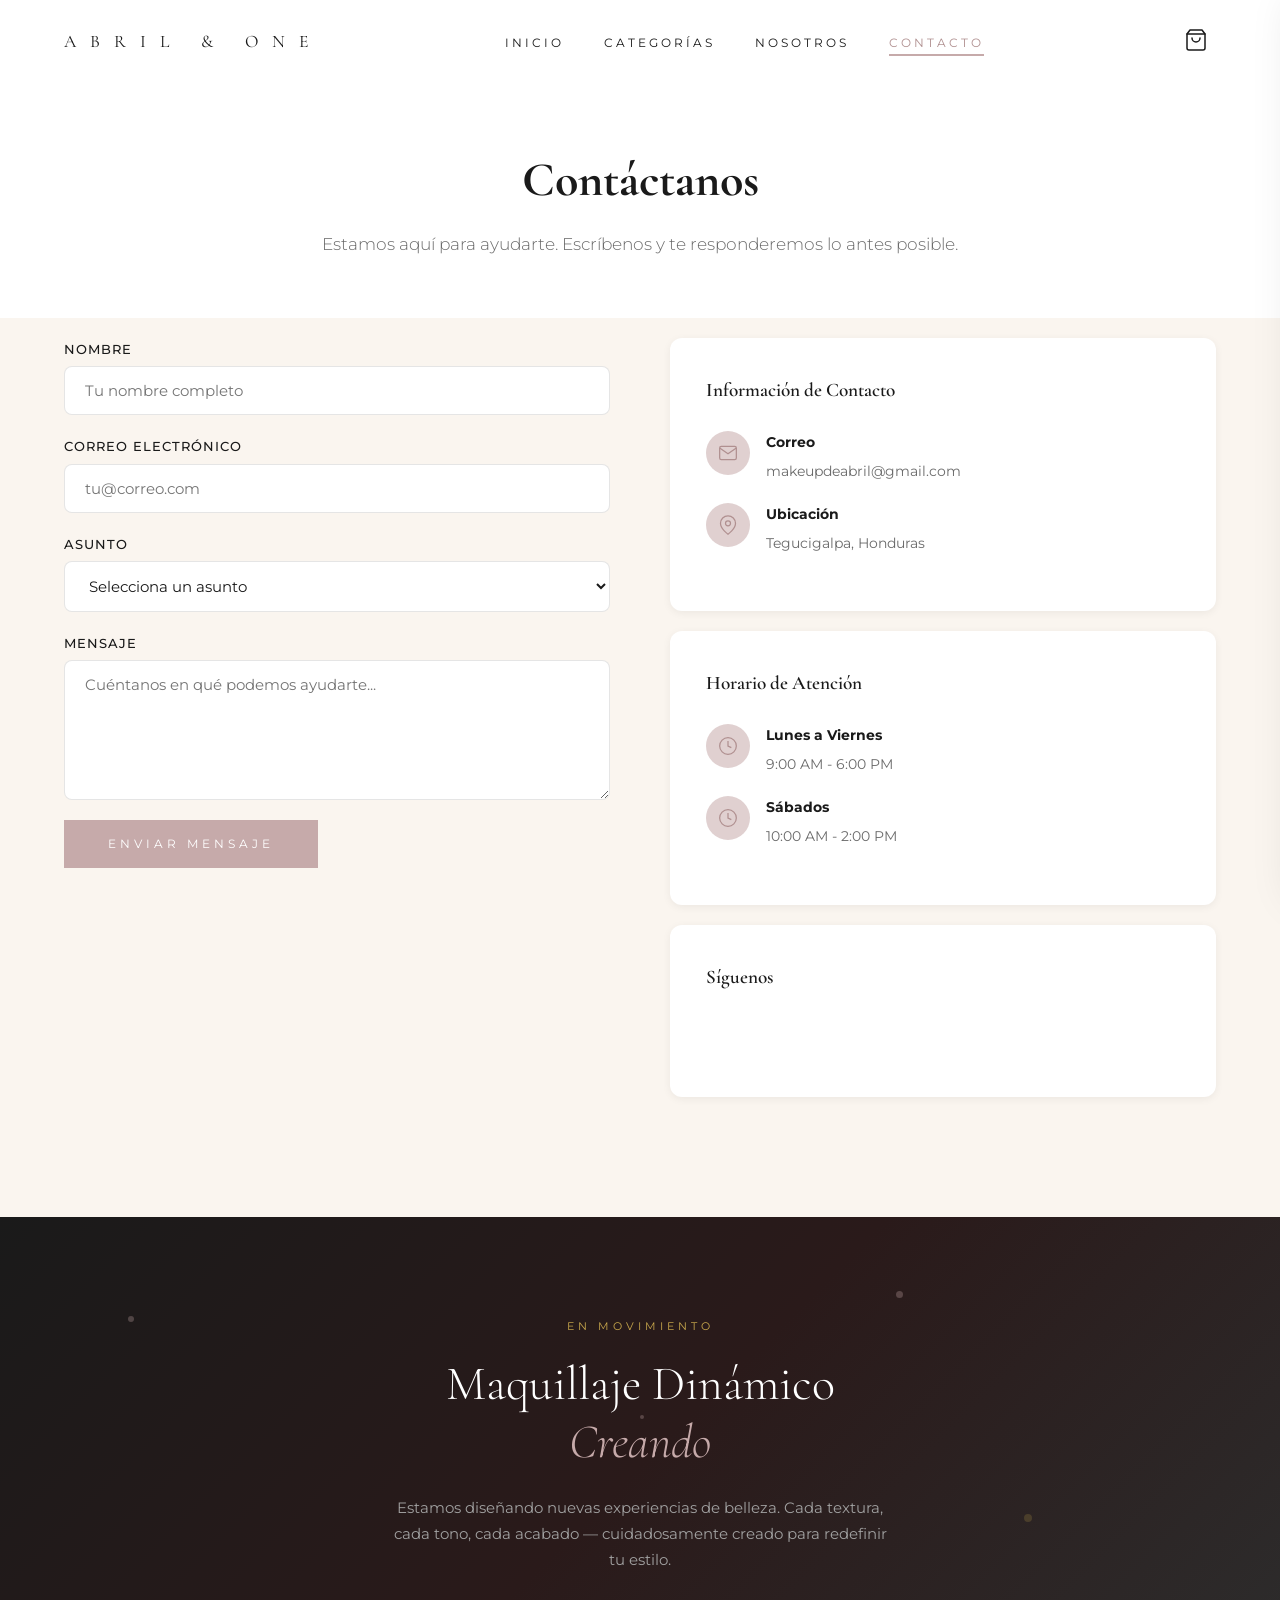
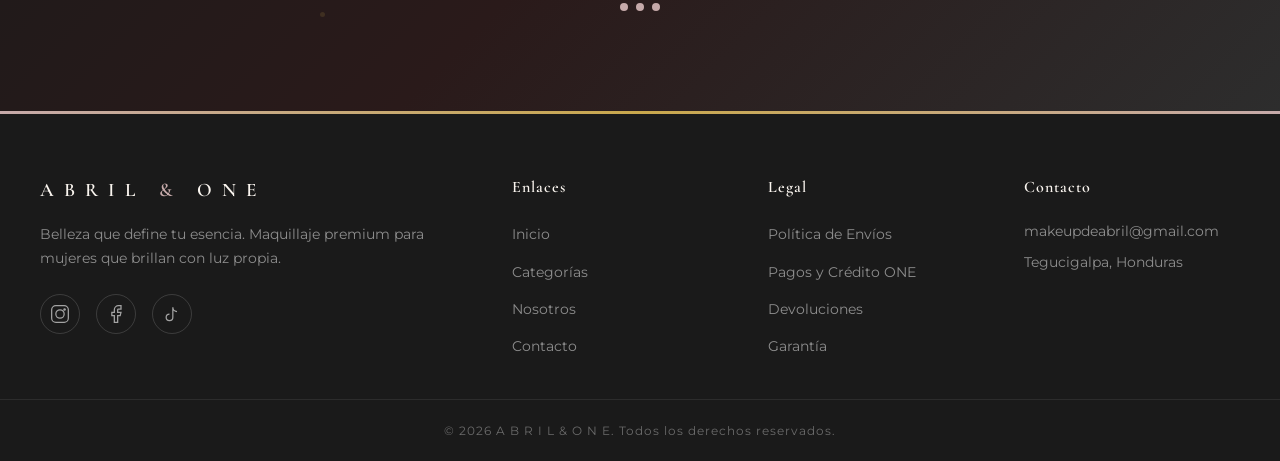
==== contacto.html @ b583c0d4 "feat: creando full-screen, carrito clickeable, historial pedidos, gerencia Supabase - Secciones crea" ====
<!DOCTYPE html>
<html lang="es">
<head>
  <meta charset="UTF-8">
  <meta name="viewport" content="width=device-width, initial-scale=1.0">
  <meta name="description" content="Contacta con A B R I L & O N E — Estamos para ayudarte.">
  <title>Contacto | A B R I L &amp; O N E</title>
  <link rel="preconnect" href="https://fonts.googleapis.com">
  <link rel="preconnect" href="https://fonts.gstatic.com" crossorigin>
  <link href="https://fonts.googleapis.com/css2?family=Cormorant+Garamond:ital,wght@0,300;0,400;0,500;0,600;0,700;1,300;1,400&family=Montserrat:wght@300;400;500;600&display=swap" rel="stylesheet">
  <link rel="stylesheet" href="css/styles.css">
</head>
<body>

  <!-- NAVBAR -->
  <nav class="navbar" id="navbar">
    <div class="container nav-container">
      <a href="index.html" class="nav-logo">A B R I L &nbsp; &amp; &nbsp; O N E</a>
      <ul class="nav-links" id="navLinks">
        <li><a href="index.html">Inicio</a></li>
        <li><a href="productos.html">Categorías</a></li>
        <li><a href="nosotros.html">Nosotros</a></li>
        <li><a href="contacto.html" class="active">Contacto</a></li>
      </ul>
      <div class="nav-actions">
        <button class="cart-btn" id="cartBtn" aria-label="Carrito de compras">
          <svg width="24" height="24" viewBox="0 0 24 24" fill="none" stroke="currentColor" stroke-width="1.5" stroke-linecap="round" stroke-linejoin="round">
            <path d="M6 2L3 6v14a2 2 0 002 2h14a2 2 0 002-2V6l-3-4z"/>
            <line x1="3" y1="6" x2="21" y2="6"/>
            <path d="M16 10a4 4 0 01-8 0"/>
          </svg>
          <span class="cart-count" id="cartCount">0</span>
        </button>
        <button class="menu-toggle" id="menuToggle" aria-label="Abrir menú" aria-expanded="false">
          <span></span><span></span><span></span>
        </button>
      </div>
    </div>
  </nav>

  <!-- PAGE HEADER -->
  <section class="page-header">
    <h1>Contáctanos</h1>
    <p>Estamos aquí para ayudarte. Escríbenos y te responderemos lo antes posible.</p>
  </section>

  <!-- CONTACT SECTION -->
  <section class="section" style="padding-top: 20px;">
    <div class="container contact-grid">

      <!-- FORM -->
      <div>
        <form class="contact-form" id="contactForm">
          <div class="form-group">
            <label for="nombre">Nombre</label>
            <input type="text" id="nombre" name="nombre" placeholder="Tu nombre completo" required>
          </div>
          <div class="form-group">
            <label for="email">Correo Electrónico</label>
            <input type="email" id="email" name="email" placeholder="tu@correo.com" required>
          </div>
          <div class="form-group">
            <label for="asunto">Asunto</label>
            <select id="asunto" name="asunto" required>
              <option value="" disabled selected>Selecciona un asunto</option>
              <option value="productos">Consulta sobre productos</option>
              <option value="pedido">Estado de mi pedido</option>
              <option value="devolucion">Devolución o cambio</option>
              <option value="colaboracion">Colaboración o prensa</option>
              <option value="otro">Otro</option>
            </select>
          </div>
          <div class="form-group">
            <label for="mensaje">Mensaje</label>
            <textarea id="mensaje" name="mensaje" placeholder="Cuéntanos en qué podemos ayudarte..." required></textarea>
          </div>
          <button type="submit" class="btn btn-primary" style="align-self: flex-start;">Enviar Mensaje</button>
        </form>

        <div class="form-success">
          <h3>Mensaje Enviado</h3>
          <p>Gracias por escribirnos. Te responderemos en un plazo de 24-48 horas.</p>
        </div>
      </div>

      <!-- INFO -->
      <div>
        <div class="contact-info-card">
          <h3>Información de Contacto</h3>
          <div class="contact-item">
            <div class="contact-item-icon">
              <svg width="20" height="20" viewBox="0 0 24 24" fill="none" stroke="currentColor" stroke-width="1.5"><path d="M4 4h16c1.1 0 2 .9 2 2v12c0 1.1-.9 2-2 2H4c-1.1 0-2-.9-2-2V6c0-1.1.9-2 2-2z"/><polyline points="22,6 12,13 2,6"/></svg>
            </div>
            <div class="contact-item-text">
              <strong>Correo</strong>
              <span>makeupdeabril@gmail.com</span>
            </div>
          </div>
          <div class="contact-item">
            <div class="contact-item-icon">
              <svg width="20" height="20" viewBox="0 0 24 24" fill="none" stroke="currentColor" stroke-width="1.5"><path d="M21 10c0 7-9 13-9 13s-9-6-9-13a9 9 0 0118 0z"/><circle cx="12" cy="10" r="3"/></svg>
            </div>
            <div class="contact-item-text">
              <strong>Ubicación</strong>
              <span>Tegucigalpa, Honduras</span>
            </div>
          </div>
        </div>

        <div class="contact-info-card">
          <h3>Horario de Atención</h3>
          <div class="contact-item">
            <div class="contact-item-icon">
              <svg width="20" height="20" viewBox="0 0 24 24" fill="none" stroke="currentColor" stroke-width="1.5"><circle cx="12" cy="12" r="10"/><polyline points="12 6 12 12 16 14"/></svg>
            </div>
            <div class="contact-item-text">
              <strong>Lunes a Viernes</strong>
              <span>9:00 AM - 6:00 PM</span>
            </div>
          </div>
          <div class="contact-item">
            <div class="contact-item-icon">
              <svg width="20" height="20" viewBox="0 0 24 24" fill="none" stroke="currentColor" stroke-width="1.5"><circle cx="12" cy="12" r="10"/><polyline points="12 6 12 12 16 14"/></svg>
            </div>
            <div class="contact-item-text">
              <strong>Sábados</strong>
              <span>10:00 AM - 2:00 PM</span>
            </div>
          </div>
        </div>

        <div class="contact-info-card">
          <h3>Síguenos</h3>
          <div class="social-links" style="padding-top: 4px;">
            <a href="#" aria-label="Instagram"><svg width="20" height="20" viewBox="0 0 24 24" fill="none" stroke="currentColor" stroke-width="1.5"><rect x="2" y="2" width="20" height="20" rx="5"/><circle cx="12" cy="12" r="5"/><circle cx="17.5" cy="6.5" r="1.5" fill="currentColor" stroke="none"/></svg></a>
            <a href="#" aria-label="Facebook"><svg width="20" height="20" viewBox="0 0 24 24" fill="none" stroke="currentColor" stroke-width="1.5"><path d="M18 2h-3a5 5 0 00-5 5v3H7v4h3v8h4v-8h3l1-4h-4V7a1 1 0 011-1h3z"/></svg></a>
            <a href="#" aria-label="TikTok"><svg width="20" height="20" viewBox="0 0 24 24" fill="none" stroke="currentColor" stroke-width="1.5"><path d="M9 12a4 4 0 104 4V4a5 5 0 005 5"/></svg></a>
          </div>
        </div>
      </div>
    </div>
  </section>

  <!-- CREANDO SECTION -->
  <section class="creando-section">
    <div class="creando-bg"><div class="creando-particle"></div><div class="creando-particle"></div><div class="creando-particle"></div><div class="creando-particle"></div><div class="creando-particle"></div></div>
    <div class="container creando-content">
      <p class="creando-label">En Movimiento</p>
      <h2 class="creando-title">Maquillaje Dinámico<br><span>Creando</span></h2>
      <p class="creando-desc">Estamos diseñando nuevas experiencias de belleza. Cada textura, cada tono, cada acabado — cuidadosamente creado para redefinir tu estilo.</p>
      <div class="creando-indicators"><div class="creando-dot"></div><div class="creando-dot"></div><div class="creando-dot"></div></div>
    </div>
  </section>

  <!-- FOOTER -->
  <footer class="footer">
    <div class="footer-accent"></div>
    <div class="container footer-grid">
      <div class="footer-brand">
        <h3 class="footer-logo">A B R I L &nbsp; <span>&amp;</span> &nbsp; O N E</h3>
        <p>Belleza que define tu esencia. Maquillaje premium para mujeres que brillan con luz propia.</p>
        <div class="social-links">
          <a href="#" aria-label="Instagram"><svg width="20" height="20" viewBox="0 0 24 24" fill="none" stroke="currentColor" stroke-width="1.5"><rect x="2" y="2" width="20" height="20" rx="5"/><circle cx="12" cy="12" r="5"/><circle cx="17.5" cy="6.5" r="1.5" fill="currentColor" stroke="none"/></svg></a>
          <a href="#" aria-label="Facebook"><svg width="20" height="20" viewBox="0 0 24 24" fill="none" stroke="currentColor" stroke-width="1.5"><path d="M18 2h-3a5 5 0 00-5 5v3H7v4h3v8h4v-8h3l1-4h-4V7a1 1 0 011-1h3z"/></svg></a>
          <a href="#" aria-label="TikTok"><svg width="20" height="20" viewBox="0 0 24 24" fill="none" stroke="currentColor" stroke-width="1.5"><path d="M9 12a4 4 0 104 4V4a5 5 0 005 5"/></svg></a>
        </div>
      </div>
      <div class="footer-links">
        <h4>Enlaces</h4>
        <ul>
          <li><a href="index.html">Inicio</a></li>
          <li><a href="productos.html">Categorías</a></li>
          <li><a href="nosotros.html">Nosotros</a></li>
          <li><a href="contacto.html">Contacto</a></li>
        </ul>
      </div>
      <div class="footer-links">
        <h4>Legal</h4>
        <ul>
          <li><a href="politicas.html#envios">Política de Envíos</a></li>
          <li><a href="politicas.html#pagos">Pagos y Crédito ONE</a></li>
          <li><a href="politicas.html#devoluciones">Devoluciones</a></li>
          <li><a href="politicas.html#garantia">Garantía</a></li>
        </ul>
      </div>
      <div class="footer-contact">
        <h4>Contacto</h4>
        <p>makeupdeabril@gmail.com</p>
        <p>Tegucigalpa, Honduras</p>
      </div>
    </div>
    <div class="footer-bottom">
      <div class="container">
        <p>&copy; <span id="currentYear"></span> A B R I L & O N E. Todos los derechos reservados.</p>
      </div>
    </div>
  </footer>

  <!-- CART SIDEBAR -->
  <div class="cart-overlay" id="cartOverlay"></div>
  <aside class="cart-sidebar" id="cartSidebar">
    <div class="cart-header"><h3>Tu Carrito</h3><button class="cart-close" id="cartClose" aria-label="Cerrar carrito"><svg width="20" height="20" viewBox="0 0 24 24" fill="none" stroke="currentColor" stroke-width="1.5"><line x1="18" y1="6" x2="6" y2="18"/><line x1="6" y1="6" x2="18" y2="18"/></svg></button></div>
    <div class="cart-items" id="cartItems"></div>
    <div class="cart-empty" id="cartEmpty"><svg width="48" height="48" viewBox="0 0 24 24" fill="none" stroke="currentColor" stroke-width="1" style="color:var(--gris-light);"><path d="M6 2L3 6v14a2 2 0 002 2h14a2 2 0 002-2V6l-3-4z"/><line x1="3" y1="6" x2="21" y2="6"/><path d="M16 10a4 4 0 01-8 0"/></svg><p>Tu carrito está vacío</p></div>
    <div class="cart-footer" id="cartFooter">
      <div class="cart-subtotal"><span>Subtotal</span><span id="cartSubtotal">L. 0</span></div>
      <div class="cart-credit-option"><label class="credit-toggle"><input type="checkbox" id="creditOneToggle"><span class="credit-toggle-slider"></span><span class="credit-toggle-label">Crédito ONE</span></label><p class="credit-desc">Paga 50% al hacer tu pedido y 50% 24h antes de recibir</p><div class="credit-breakdown" id="creditBreakdown"><div class="credit-row"><span>Ahora</span><span id="creditNow">L. 0</span></div><div class="credit-row"><span>24h antes de recibir</span><span id="creditLater">L. 0</span></div></div></div>
      <div class="cart-cliente-form" id="cartClienteForm"><p class="cart-form-label">Tus datos para el pedido</p><input type="text" id="clienteNombre" class="cart-input" placeholder="Tu nombre" required><input type="email" id="clienteEmail" class="cart-input" placeholder="Tu correo electrónico" required><div class="cart-discount-badge" id="discountBadge" style="display:none;"><svg width="16" height="16" viewBox="0 0 24 24" fill="none" stroke="currentColor" stroke-width="2"><path d="M20 6L9 17l-5-5"/></svg><span>10% de descuento en tu primer pedido</span></div></div>
      <div class="cart-discount-row" id="discountRow" style="display:none;"><span>Descuento 10%</span><span id="cartDiscount">- L. 0</span></div>
      <div class="cart-total"><span>Total</span><span id="cartTotal">L. 0</span></div>
      <label class="policy-accept"><input type="checkbox" id="policyAccept"><span class="policy-accept-check"></span><span class="policy-accept-text">He leído y acepto las <a href="politicas.html" target="_blank">políticas de empresa</a></span></label>
      <button class="btn btn-primary cart-checkout-btn" id="checkoutBtn" style="width:100%;text-align:center;" disabled>Finalizar Compra</button>
      <button class="btn btn-outline cart-history-btn" id="historyBtn" style="width:100%;text-align:center;margin-top:8px;font-size:0.65rem;padding:10px;" onclick="showOrderHistory()">Mis Pedidos</button>
      <div class="cart-history" id="cartHistory" style="display:none;"></div>
    </div>
  </aside>

  <script src="js/analytics.js"></script>
  <script src="js/supabase.js"></script>
  <script src="js/products.js"></script>
  <script src="js/main.js"></script>
</body>
</html>
---- css/styles.css ----
/* ============================================
   A B R I L  &  O N E — Styles
   Colores: Marfil, Negro, Rosa Palo
   ============================================ */

:root {
  --marfil: #FAF5EF;
  --marfil-light: #FFFDF9;
  --negro: #1A1A1A;
  --negro-light: #2D2D2D;
  --rosa-palo: #C6AAAA;
  --rosa-palo-dark: #B09090;
  --rosa-palo-light: #E0D0D0;
  --gris: #6B6B6B;
  --gris-light: #A0A0A0;
  --dorado: #C9A84C;
  --blanco: #FFFFFF;

  --font-display: 'Cormorant Garamond', 'Playfair Display', Georgia, serif;
  --font-body: 'Montserrat', 'Segoe UI', sans-serif;

  --transition: 0.3s cubic-bezier(0.4, 0, 0.2, 1);
  --shadow-sm: 0 2px 8px rgba(0,0,0,0.06);
  --shadow-md: 0 8px 30px rgba(0,0,0,0.08);
  --shadow-lg: 0 16px 48px rgba(0,0,0,0.12);
  --radius: 12px;
  --radius-sm: 8px;
}

/* ---- RESET ---- */
*, *::before, *::after { box-sizing: border-box; margin: 0; padding: 0; }
html { scroll-behavior: smooth; font-size: 16px; }
body {
  font-family: var(--font-body);
  color: var(--negro-light);
  background: var(--marfil);
  line-height: 1.7;
  overflow-x: hidden;
  -webkit-font-smoothing: antialiased;
}
a { text-decoration: none; color: inherit; transition: color var(--transition); }
ul { list-style: none; }
img { max-width: 100%; display: block; }
button { cursor: pointer; border: none; background: none; font-family: inherit; }
input, textarea, select { font-family: inherit; font-size: inherit; }

/* ---- UTILITIES ---- */
.container { max-width: 1200px; margin: 0 auto; padding: 0 24px; }
.text-center { text-align: center; }
.section { padding: 100px 0; }
.section-title {
  font-family: var(--font-display);
  font-size: clamp(2rem, 5vw, 2.8rem);
  font-weight: 400;
  color: var(--negro);
  text-align: center;
  margin-bottom: 0.5rem;
  letter-spacing: 3px;
}
.section-subtitle {
  font-size: 1.05rem;
  color: var(--gris);
  text-align: center;
  margin-bottom: 3.5rem;
  font-weight: 300;
}

/* ---- BUTTONS ---- */
.btn {
  display: inline-block;
  padding: 15px 42px;
  font-size: 0.72rem;
  font-weight: 400;
  letter-spacing: 4px;
  text-transform: uppercase;
  border-radius: 0;
  transition: all var(--transition);
  position: relative;
  overflow: hidden;
}
.btn-primary {
  background: var(--rosa-palo);
  color: var(--blanco);
  border: 2px solid var(--rosa-palo);
}
.btn-primary:hover {
  background: var(--rosa-palo-dark);
  border-color: var(--rosa-palo-dark);
  transform: translateY(-2px);
  box-shadow: 0 8px 24px rgba(212, 160, 160, 0.35);
}
.btn-outline {
  background: transparent;
  color: var(--negro);
  border: 2px solid var(--negro);
}
.btn-outline:hover {
  background: var(--negro);
  color: var(--marfil);
  transform: translateY(-2px);
}

/* ============================================
   NAVBAR
   ============================================ */
.navbar {
  position: fixed;
  top: 0;
  left: 0;
  width: 100%;
  z-index: 1000;
  padding: 20px 0;
  transition: all var(--transition);
  background: transparent;
}
.navbar.scrolled {
  background: rgba(250, 245, 239, 0.97);
  backdrop-filter: blur(12px);
  padding: 12px 0;
  box-shadow: var(--shadow-sm);
}
.nav-container {
  display: flex;
  align-items: center;
  justify-content: space-between;
}
.nav-logo {
  font-family: var(--font-display);
  font-size: 1.1rem;
  font-weight: 400;
  letter-spacing: 5px;
  color: var(--negro);
  white-space: nowrap;
  transition: color var(--transition);
}
.nav-logo:hover { color: var(--rosa-palo-dark); }
.nav-links {
  display: flex;
  gap: 40px;
}
.nav-links a {
  font-size: 0.75rem;
  font-weight: 400;
  letter-spacing: 3px;
  text-transform: uppercase;
  color: var(--negro);
  position: relative;
  padding: 4px 0;
}
.nav-links a::after {
  content: '';
  position: absolute;
  bottom: -2px;
  left: 0;
  width: 0;
  height: 1.5px;
  background: var(--rosa-palo);
  transition: width var(--transition);
}
.nav-links a:hover::after,
.nav-links a.active::after { width: 100%; }
.nav-links a.active { color: var(--rosa-palo-dark); }

.nav-actions { display: flex; align-items: center; gap: 16px; }

.cart-btn {
  position: relative;
  color: var(--negro);
  padding: 8px;
  transition: color var(--transition);
}
.cart-btn:hover { color: var(--rosa-palo); }
.cart-count {
  position: absolute;
  top: 0;
  right: 0;
  width: 18px;
  height: 18px;
  background: var(--rosa-palo);
  color: var(--blanco);
  font-size: 0.65rem;
  font-weight: 600;
  border-radius: 50%;
  display: flex;
  align-items: center;
  justify-content: center;
  opacity: 0;
  transform: scale(0);
  transition: all var(--transition);
}
.cart-count.show { opacity: 1; transform: scale(1); }

/* Hamburger */
.menu-toggle {
  display: none;
  flex-direction: column;
  gap: 5px;
  padding: 8px;
  z-index: 1001;
}
.menu-toggle span {
  display: block;
  width: 24px;
  height: 2px;
  background: var(--negro);
  transition: all var(--transition);
  border-radius: 2px;
}
.menu-toggle.active span:nth-child(1) { transform: rotate(45deg) translate(5px, 5px); }
.menu-toggle.active span:nth-child(2) { opacity: 0; }
.menu-toggle.active span:nth-child(3) { transform: rotate(-45deg) translate(5px, -5px); }

/* ============================================
   HERO
   ============================================ */
.hero {
  position: relative;
  min-height: 100vh;
  display: flex;
  align-items: center;
  justify-content: center;
  text-align: center;
  overflow: hidden;
  background: var(--marfil);
}
.hero-bg {
  position: absolute;
  inset: 0;
  background:
    radial-gradient(ellipse at 30% 20%, rgba(198, 170, 170, 0.18) 0%, transparent 55%),
    radial-gradient(ellipse at 70% 80%, rgba(198, 170, 170, 0.12) 0%, transparent 45%),
    radial-gradient(ellipse at 50% 40%, rgba(201, 168, 76, 0.06) 0%, transparent 60%);
  z-index: 0;
}
.hero::before {
  content: '';
  position: absolute;
  top: -50%;
  left: -50%;
  width: 200%;
  height: 200%;
  background: conic-gradient(from 0deg at 50% 50%,
    transparent 0deg,
    rgba(198, 170, 170, 0.03) 60deg,
    transparent 120deg,
    rgba(201, 168, 76, 0.02) 180deg,
    transparent 240deg,
    rgba(198, 170, 170, 0.03) 300deg,
    transparent 360deg
  );
  animation: subtleRotate 60s linear infinite;
  z-index: 0;
}
@keyframes subtleRotate {
  from { transform: rotate(0deg); }
  to { transform: rotate(360deg); }
}
.hero-content {
  position: relative;
  z-index: 1;
  max-width: 700px;
  padding: 0 24px;
}
/* Hero logo — large, centered, premium */
.hero-logo-wrap {
  margin-bottom: 2rem;
}
.hero-logo {
  width: clamp(400px, 65vw, 800px);
  height: auto;
  object-fit: contain;
  filter: drop-shadow(0 4px 20px rgba(198, 170, 170, 0.15));
  animation: logoReveal 1.8s cubic-bezier(0.22, 1, 0.36, 1) forwards;
  -webkit-mask-image: radial-gradient(ellipse 80% 75% at 50% 45%, black 35%, transparent 70%);
  mask-image: radial-gradient(ellipse 80% 75% at 50% 45%, black 35%, transparent 70%);
}
@keyframes logoReveal {
  0% { opacity: 0; transform: scale(0.95); }
  60% { opacity: 1; transform: scale(1.01); }
  100% { opacity: 1; transform: scale(1); }
}
.hero-tagline {
  font-family: var(--font-body);
  font-size: 0.8rem;
  font-weight: 400;
  letter-spacing: 8px;
  text-transform: uppercase;
  color: var(--rosa-palo-dark);
  margin-bottom: 1.5rem;
}
.hero-subtitle {
  font-family: var(--font-body);
  font-size: 0.85rem;
  font-weight: 500;
  letter-spacing: 6px;
  text-transform: uppercase;
  color: var(--rosa-palo-dark);
  margin-bottom: 1.5rem;
}
.hero-title {
  font-family: var(--font-display);
  font-size: clamp(3.2rem, 8vw, 6rem);
  font-weight: 300;
  color: var(--negro);
  line-height: 1.1;
  margin-bottom: 1.5rem;
  letter-spacing: 4px;
}
.hero-title em {
  font-style: italic;
  color: var(--rosa-palo);
}
.hero-desc {
  font-size: 1.1rem;
  color: var(--gris);
  font-weight: 300;
  max-width: 520px;
  margin: 0 auto 2.5rem;
  line-height: 1.8;
}
.hero-scroll-indicator {
  position: absolute;
  bottom: 40px;
  left: 50%;
  transform: translateX(-50%);
  z-index: 1;
}
.hero-scroll-indicator span {
  display: block;
  width: 2px;
  height: 40px;
  background: linear-gradient(to bottom, var(--rosa-palo), transparent);
  animation: scrollPulse 2s ease-in-out infinite;
}

/* ============================================
   CATEGORIES
   ============================================ */
.categories { background: var(--blanco); }
.categories-grid {
  display: grid;
  grid-template-columns: repeat(4, 1fr);
  gap: 24px;
}
.category-card {
  text-align: center;
  padding: 0;
  border-radius: var(--radius);
  transition: all var(--transition);
  display: block;
}
.category-card:hover { transform: translateY(-8px); }
.category-card:hover .category-img { box-shadow: var(--shadow-lg); }
.category-img {
  width: 100%;
  aspect-ratio: 3/4;
  border-radius: var(--radius);
  margin-bottom: 1.2rem;
  position: relative;
  overflow: hidden;
  transition: box-shadow var(--transition);
  box-shadow: var(--shadow-sm);
}
.category-img img {
  width: 100%;
  height: 100%;
  object-fit: cover;
  transition: transform 0.6s ease;
}
.category-card:hover .category-img img { transform: scale(1.08); }
.category-overlay {
  position: absolute;
  inset: 0;
  display: flex;
  align-items: flex-end;
  justify-content: center;
  padding-bottom: 24px;
  background: linear-gradient(to top, rgba(0,0,0,0.45) 0%, rgba(0,0,0,0.05) 50%, transparent 100%);
  transition: background var(--transition);
}
.category-card:hover .category-overlay {
  background: linear-gradient(to top, rgba(0,0,0,0.55) 0%, rgba(0,0,0,0.1) 50%, transparent 100%);
}
.category-label {
  font-family: var(--font-display);
  font-size: 1.4rem;
  font-weight: 400;
  letter-spacing: 4px;
  text-transform: uppercase;
  color: var(--blanco);
}
.category-card h3 {
  font-family: var(--font-display);
  font-size: 1.3rem;
  font-weight: 600;
  color: var(--negro);
  margin-bottom: 0.3rem;
}
.category-card p {
  font-size: 0.88rem;
  color: var(--gris);
  font-weight: 300;
}

/* ============================================
   FEATURED PRODUCTS
   ============================================ */
.featured-products { background: var(--marfil); }
.products-grid {
  display: grid;
  grid-template-columns: repeat(4, 1fr);
  gap: 24px;
}
.product-card {
  background: var(--blanco);
  border-radius: var(--radius);
  overflow: hidden;
  transition: all var(--transition);
  box-shadow: var(--shadow-sm);
}
.product-card:hover {
  transform: translateY(-6px);
  box-shadow: var(--shadow-md);
}
.product-img {
  width: 100%;
  aspect-ratio: 1/1;
  position: relative;
  overflow: hidden;
}
.product-img::after {
  content: '';
  position: absolute;
  inset: 0;
  background: linear-gradient(90deg, transparent 0%, rgba(255,255,255,0.3) 50%, transparent 100%);
  animation: shimmer 3s ease-in-out infinite;
  background-size: 200% 100%;
}
.product-badge {
  position: absolute;
  top: 12px;
  left: 12px;
  background: var(--rosa-palo);
  color: var(--blanco);
  font-size: 0.7rem;
  font-weight: 600;
  letter-spacing: 1px;
  text-transform: uppercase;
  padding: 4px 12px;
  border-radius: 50px;
  z-index: 2;
}
.product-info {
  padding: 20px;
}
.product-category {
  font-size: 0.7rem;
  font-weight: 500;
  letter-spacing: 2px;
  text-transform: uppercase;
  color: var(--rosa-palo);
  margin-bottom: 0.4rem;
}
.product-name {
  font-family: var(--font-display);
  font-size: 1.1rem;
  font-weight: 600;
  color: var(--negro);
  margin-bottom: 0.3rem;
}
.product-desc {
  font-size: 0.85rem;
  color: var(--gris);
  font-weight: 300;
  margin-bottom: 1rem;
  line-height: 1.5;
}
.product-footer {
  display: flex;
  align-items: center;
  justify-content: space-between;
}
.product-price {
  font-family: var(--font-display);
  font-size: 1.2rem;
  font-weight: 600;
  color: var(--negro);
}
.product-add-btn {
  width: 40px;
  height: 40px;
  border-radius: 50%;
  border: 1.5px solid var(--rosa-palo);
  color: var(--rosa-palo);
  display: flex;
  align-items: center;
  justify-content: center;
  transition: all var(--transition);
  font-size: 1.3rem;
}
.product-add-btn:hover {
  background: var(--rosa-palo);
  color: var(--blanco);
  transform: scale(1.1);
}

/* ---- Product Actions (qty + add to cart) ---- */
.product-actions {
  display: flex;
  align-items: center;
  gap: 10px;
  margin-top: 12px;
}
.qty-selector {
  display: flex;
  align-items: center;
  border: 1.5px solid var(--rosa-palo-light);
  border-radius: var(--radius-sm);
  overflow: hidden;
}
.qty-btn {
  width: 32px;
  height: 32px;
  border: none;
  background: transparent;
  color: var(--negro);
  font-size: 1rem;
  cursor: pointer;
  display: flex;
  align-items: center;
  justify-content: center;
  transition: background var(--transition);
}
.qty-btn:hover {
  background: var(--rosa-palo-light);
}
.qty-value {
  width: 28px;
  text-align: center;
  font-family: var(--font-body);
  font-size: 0.85rem;
  font-weight: 600;
  color: var(--negro);
  user-select: none;
}
.add-cart-btn {
  flex: 1;
  height: 32px;
  border: none;
  border-radius: var(--radius-sm);
  background: var(--rosa-palo);
  color: var(--blanco);
  font-family: var(--font-body);
  font-size: 0.7rem;
  font-weight: 500;
  letter-spacing: 0.5px;
  text-transform: uppercase;
  cursor: pointer;
  transition: all var(--transition);
}
.add-cart-btn:hover {
  background: var(--rosa-palo-dark);
  transform: scale(1.02);
}

/* ---- Cart Toast Notification ---- */
.cart-toast {
  position: fixed;
  bottom: 30px;
  left: 50%;
  transform: translateX(-50%) translateY(20px);
  background: var(--negro);
  color: var(--blanco);
  padding: 14px 24px;
  border-radius: var(--radius-sm);
  display: flex;
  align-items: center;
  gap: 10px;
  font-family: var(--font-body);
  font-size: 0.85rem;
  box-shadow: var(--shadow-lg);
  opacity: 0;
  transition: all 0.3s ease;
  z-index: 10000;
  max-width: 90vw;
}
.cart-toast svg {
  color: var(--dorado);
  flex-shrink: 0;
}
.cart-toast.show {
  opacity: 1;
  transform: translateX(-50%) translateY(0);
}

/* ---- Real Product Image Card ---- */
.product-card-featured {
  max-width: 400px;
  margin: 0 auto;
}
.product-img-real {
  background: var(--marfil) !important;
  display: flex;
  align-items: center;
  justify-content: center;
  padding: 20px;
  transition: transform var(--transition);
}
.product-img-real:hover {
  transform: scale(1.02);
}
.product-img-real img {
  width: 100%;
  height: 100%;
  object-fit: contain;
  border-radius: var(--radius-sm);
}
.product-lema {
  font-family: var(--font-display);
  font-size: 1rem;
  font-style: italic;
  color: var(--rosa-palo-dark);
  margin-bottom: 6px;
}

/* ---- Product Modal ---- */
.product-modal {
  position: fixed;
  inset: 0;
  z-index: 9999;
  display: flex;
  align-items: center;
  justify-content: center;
  opacity: 0;
  transition: opacity 0.3s ease;
}
.product-modal.active { opacity: 1; }
.product-modal-overlay {
  position: absolute;
  inset: 0;
  background: rgba(0,0,0,0.7);
  backdrop-filter: blur(4px);
}
.product-modal-content {
  position: relative;
  background: var(--blanco);
  border-radius: var(--radius);
  max-width: 800px;
  width: 92%;
  max-height: 90vh;
  overflow-y: auto;
  display: grid;
  grid-template-columns: 1fr 1fr;
  box-shadow: var(--shadow-lg);
  transform: scale(0.95);
  transition: transform 0.3s ease;
}
.product-modal.active .product-modal-content {
  transform: scale(1);
}
.product-modal-close {
  position: absolute;
  top: 16px;
  right: 16px;
  width: 36px;
  height: 36px;
  border: none;
  background: var(--marfil);
  border-radius: 50%;
  font-size: 1.3rem;
  color: var(--negro);
  cursor: pointer;
  z-index: 2;
  display: flex;
  align-items: center;
  justify-content: center;
  transition: background var(--transition);
}
.product-modal-close:hover { background: var(--rosa-palo-light); }
.product-modal-img {
  background: var(--marfil);
  display: flex;
  align-items: center;
  justify-content: center;
  padding: 30px;
  border-radius: var(--radius) 0 0 var(--radius);
}
.product-modal-img img {
  width: 100%;
  max-height: 400px;
  object-fit: contain;
}
.product-modal-info {
  padding: 40px 30px;
  display: flex;
  flex-direction: column;
  justify-content: center;
}
.product-modal-badge {
  font-family: var(--font-body);
  font-size: 0.65rem;
  text-transform: uppercase;
  letter-spacing: 2px;
  color: var(--dorado);
  font-weight: 600;
  margin-bottom: 8px;
}
.product-modal-name {
  font-family: var(--font-display);
  font-size: 2rem;
  font-weight: 400;
  color: var(--negro);
  margin-bottom: 8px;
}
.product-modal-lema {
  font-family: var(--font-display);
  font-size: 1.05rem;
  font-style: italic;
  color: var(--rosa-palo-dark);
  margin-bottom: 16px;
}
.product-modal-divider {
  width: 40px;
  height: 1px;
  background: var(--rosa-palo);
  margin: 16px 0;
}
.product-modal-manifiesto {
  font-family: var(--font-body);
  font-size: 0.88rem;
  color: var(--gris);
  line-height: 1.8;
}
.product-modal-footer {
  margin-top: 20px;
}
.product-modal-price {
  font-family: var(--font-display);
  font-size: 1.6rem;
  font-weight: 600;
  color: var(--negro);
  display: block;
  margin-bottom: 12px;
}
.product-modal-actions {
  display: flex;
  align-items: center;
  gap: 10px;
}
.product-modal-actions .add-cart-btn {
  flex: 1;
  height: 40px;
  font-size: 0.75rem;
}

@media (max-width: 768px) {
  .product-modal-content {
    grid-template-columns: 1fr;
    max-height: 95vh;
  }
  .product-modal-img {
    border-radius: var(--radius) var(--radius) 0 0;
    max-height: 250px;
  }
  .product-modal-info { padding: 24px 20px; }
  .product-modal-name { font-size: 1.5rem; }
}

/* ---- Creando Category Card (Full Screen Haute Couture) ---- */
#creandoCatFull {
  width: 100vw;
  margin-left: calc(-50vw + 50%);
}
.creando-cat-card {
  position: relative;
  overflow: hidden;
  border-radius: 0;
  background: linear-gradient(160deg, #0a0a0a 0%, #1a0f0f 30%, #0d0d0d 60%, #1a1215 100%);
  padding: 140px 40px;
  text-align: center;
  max-width: none;
  margin: 0;
  min-height: 75vh;
  display: flex;
  align-items: center;
  justify-content: center;
}
.creando-cat-bg {
  position: absolute;
  inset: 0;
  overflow: hidden;
}
.creando-cat-bg .creando-particle {
  position: absolute;
  width: 6px;
  height: 6px;
  border-radius: 50%;
  background: var(--rosa-palo);
  opacity: 0.3;
  animation: creandoFloat 8s ease-in-out infinite;
}
.creando-cat-bg .creando-particle:nth-child(1) { top: 15%; left: 20%; animation-delay: 0s; }
.creando-cat-bg .creando-particle:nth-child(2) { top: 50%; left: 75%; animation-delay: 2s; background: var(--dorado); opacity: 0.2; }
.creando-cat-bg .creando-particle:nth-child(3) { top: 80%; left: 40%; animation-delay: 4s; }
.creando-cat-content {
  position: relative;
  z-index: 1;
}
.creando-cat-icon {
  font-size: 1.2rem;
  display: block;
  margin-bottom: 24px;
  letter-spacing: 8px;
  opacity: 0.4;
}
.creando-cat-label {
  font-family: var(--font-body);
  font-size: 0.6rem;
  text-transform: uppercase;
  letter-spacing: 6px;
  color: var(--dorado);
  margin-bottom: 30px;
  opacity: 0.8;
}
.creando-cat-title {
  font-family: var(--font-display);
  font-size: 2.8rem;
  font-weight: 300;
  font-style: italic;
  color: var(--blanco);
  margin-bottom: 30px;
  line-height: 1.3;
}
.creando-cat-divider {
  width: 60px;
  height: 0.5px;
  background: linear-gradient(90deg, transparent, var(--dorado), transparent);
  margin: 0 auto 30px;
}
.creando-cat-desc {
  font-family: var(--font-body);
  font-size: 0.88rem;
  color: rgba(255,255,255,0.45);
  line-height: 2;
  max-width: 460px;
  margin: 0 auto 40px;
  letter-spacing: 0.3px;
}
.creando-cat-footer {
  font-family: var(--font-body);
  font-size: 0.6rem;
  text-transform: uppercase;
  letter-spacing: 5px;
  color: var(--rosa-palo);
  opacity: 0.35;
}
@media (max-width: 768px) {
  .creando-cat-card { padding: 80px 24px; min-height: 60vh; margin: -20px -16px; }
  .creando-cat-title { font-size: 2rem; }
}

/* ============================================
   ABOUT TEASER
   ============================================ */
.about-teaser { background: var(--blanco); }
.about-teaser-grid {
  display: grid;
  grid-template-columns: 1fr 1fr;
  gap: 60px;
  align-items: center;
}
.about-img-placeholder {
  width: 100%;
  aspect-ratio: 4/5;
  background: linear-gradient(135deg, var(--marfil), var(--rosa-palo-light), var(--marfil));
  border-radius: var(--radius);
  display: flex;
  align-items: center;
  justify-content: center;
  box-shadow: var(--shadow-md);
}
.about-img-placeholder span {
  font-family: var(--font-display);
  font-size: 3rem;
  color: var(--rosa-palo);
  opacity: 0.4;
  letter-spacing: 4px;
}
.about-teaser-content p {
  font-size: 1rem;
  color: var(--gris);
  margin-bottom: 1.2rem;
  line-height: 1.8;
}
.about-teaser-content .btn { margin-top: 1rem; }

/* ============================================
   TESTIMONIALS
   ============================================ */
.testimonials { background: var(--marfil); }
.testimonials-grid {
  display: grid;
  grid-template-columns: repeat(3, 1fr);
  gap: 24px;
}
.testimonial-card {
  background: var(--blanco);
  border-radius: var(--radius);
  padding: 36px 30px;
  box-shadow: var(--shadow-sm);
  transition: all var(--transition);
}
.testimonial-card:hover {
  transform: translateY(-4px);
  box-shadow: var(--shadow-md);
}
.stars {
  color: var(--dorado);
  font-size: 1rem;
  letter-spacing: 2px;
  margin-bottom: 1rem;
}
.testimonial-text {
  font-family: var(--font-display);
  font-size: 0.95rem;
  font-style: italic;
  color: var(--negro-light);
  line-height: 1.7;
  margin-bottom: 1.5rem;
}
.testimonial-author {
  display: flex;
  align-items: center;
  gap: 12px;
}
.author-avatar {
  width: 44px;
  height: 44px;
  border-radius: 50%;
  display: flex;
  align-items: center;
  justify-content: center;
  color: var(--blanco);
  font-family: var(--font-display);
  font-size: 1rem;
  font-weight: 600;
}
.testimonial-author strong {
  display: block;
  font-size: 0.88rem;
  color: var(--negro);
}
.testimonial-author span {
  font-size: 0.78rem;
  color: var(--gris-light);
}

/* ============================================
   NEWSLETTER
   ============================================ */
.newsletter {
  background: var(--negro);
  color: var(--marfil);
  padding: 80px 0;
}
.newsletter .section-title { color: var(--marfil); }
.newsletter .section-subtitle { color: var(--gris-light); }
.newsletter-form {
  display: flex;
  gap: 12px;
  max-width: 500px;
  margin: 0 auto;
}
.newsletter-form input {
  flex: 1;
  padding: 14px 24px;
  border: 1.5px solid rgba(255,255,255,0.15);
  border-radius: 50px;
  background: rgba(255,255,255,0.05);
  color: var(--marfil);
  font-size: 0.9rem;
  outline: none;
  transition: border-color var(--transition);
}
.newsletter-form input::placeholder { color: var(--gris-light); }
.newsletter-form input:focus { border-color: var(--rosa-palo); }
.newsletter-form .btn-primary { white-space: nowrap; }

/* ============================================
   CREANDO SECTION
   ============================================ */
.creando-section {
  position: relative;
  overflow: hidden;
  padding: 100px 0;
  background: linear-gradient(135deg, var(--negro) 0%, #2a1a1a 50%, var(--negro-light) 100%);
  text-align: center;
}
.creando-bg {
  position: absolute;
  inset: 0;
  overflow: hidden;
}
.creando-particle {
  position: absolute;
  width: 6px;
  height: 6px;
  border-radius: 50%;
  background: var(--rosa-palo);
  opacity: 0.3;
  animation: creandoFloat 8s ease-in-out infinite;
}
.creando-particle:nth-child(1) { top: 20%; left: 10%; animation-delay: 0s; animation-duration: 7s; }
.creando-particle:nth-child(2) { top: 60%; left: 80%; animation-delay: 1.5s; animation-duration: 9s; width: 8px; height: 8px; background: var(--dorado); opacity: 0.2; }
.creando-particle:nth-child(3) { top: 40%; left: 50%; animation-delay: 3s; animation-duration: 6s; width: 4px; height: 4px; }
.creando-particle:nth-child(4) { top: 80%; left: 25%; animation-delay: 2s; animation-duration: 10s; width: 5px; height: 5px; background: var(--dorado); opacity: 0.15; }
.creando-particle:nth-child(5) { top: 15%; left: 70%; animation-delay: 4s; animation-duration: 8s; width: 7px; height: 7px; }

@keyframes creandoFloat {
  0%, 100% { transform: translateY(0) translateX(0) scale(1); opacity: 0.3; }
  25% { transform: translateY(-30px) translateX(15px) scale(1.2); opacity: 0.5; }
  50% { transform: translateY(-15px) translateX(-10px) scale(0.8); opacity: 0.2; }
  75% { transform: translateY(-40px) translateX(20px) scale(1.1); opacity: 0.4; }
}

.creando-content {
  position: relative;
  z-index: 1;
}
.creando-label {
  font-family: var(--font-body);
  font-size: 0.7rem;
  text-transform: uppercase;
  letter-spacing: 4px;
  color: var(--dorado);
  margin-bottom: 20px;
}
.creando-title {
  font-family: var(--font-display);
  font-size: 3rem;
  font-weight: 300;
  color: var(--blanco);
  line-height: 1.2;
  margin-bottom: 24px;
}
.creando-title span {
  font-style: italic;
  color: var(--rosa-palo);
  display: inline-block;
  animation: creandoPulse 3s ease-in-out infinite;
}
@keyframes creandoPulse {
  0%, 100% { opacity: 1; transform: scale(1); }
  50% { opacity: 0.7; transform: scale(1.02); }
}
.creando-desc {
  font-family: var(--font-body);
  font-size: 0.95rem;
  color: var(--gris-light);
  max-width: 500px;
  margin: 0 auto 30px;
  line-height: 1.7;
}
.creando-indicators {
  display: flex;
  justify-content: center;
  gap: 8px;
}
.creando-dot {
  width: 8px;
  height: 8px;
  border-radius: 50%;
  background: var(--rosa-palo);
  animation: creandoDots 1.8s ease-in-out infinite;
}
.creando-dot:nth-child(2) { animation-delay: 0.3s; }
.creando-dot:nth-child(3) { animation-delay: 0.6s; }
@keyframes creandoDots {
  0%, 100% { opacity: 0.3; transform: scale(1); }
  50% { opacity: 1; transform: scale(1.3); }
}

/* ============================================
   FOOTER
   ============================================ */
.footer {
  background: var(--negro);
  color: rgba(255,255,255,0.7);
  padding-top: 0;
}
.footer-accent {
  height: 3px;
  background: linear-gradient(90deg, var(--rosa-palo), var(--dorado), var(--rosa-palo));
}
.footer-grid {
  display: grid;
  grid-template-columns: 2fr 1fr 1fr 1fr;
  gap: 40px;
  padding: 60px 0 40px;
}
.footer-logo {
  font-family: var(--font-display);
  font-size: 1.2rem;
  font-weight: 600;
  letter-spacing: 3px;
  color: var(--marfil);
  margin-bottom: 1rem;
}
.footer-logo span { color: var(--rosa-palo); }
.footer-brand p {
  font-size: 0.88rem;
  line-height: 1.7;
  margin-bottom: 1.5rem;
  color: rgba(255,255,255,0.5);
}
.social-links { display: flex; gap: 16px; }
.social-links a {
  width: 40px;
  height: 40px;
  border-radius: 50%;
  border: 1px solid rgba(255,255,255,0.15);
  display: flex;
  align-items: center;
  justify-content: center;
  color: rgba(255,255,255,0.6);
  transition: all var(--transition);
}
.social-links a:hover {
  border-color: var(--rosa-palo);
  color: var(--rosa-palo);
  transform: translateY(-3px);
}
.footer-links h4, .footer-contact h4 {
  font-family: var(--font-display);
  font-size: 1rem;
  font-weight: 600;
  color: var(--marfil);
  margin-bottom: 1.2rem;
  letter-spacing: 1px;
}
.footer-links ul { display: flex; flex-direction: column; gap: 10px; }
.footer-links a {
  font-size: 0.85rem;
  color: rgba(255,255,255,0.5);
  transition: color var(--transition);
}
.footer-links a:hover { color: var(--rosa-palo); }
.footer-contact p {
  font-size: 0.85rem;
  margin-bottom: 0.5rem;
  color: rgba(255,255,255,0.5);
}
.footer-bottom {
  border-top: 1px solid rgba(255,255,255,0.08);
  padding: 20px 0;
  text-align: center;
}
.footer-bottom p {
  font-size: 0.78rem;
  color: rgba(255,255,255,0.35);
  letter-spacing: 1px;
}

/* ============================================
   PRODUCT CATALOG PAGE
   ============================================ */
.page-header {
  padding: 140px 0 60px;
  text-align: center;
  background: var(--blanco);
}
.page-header h1 {
  font-family: var(--font-display);
  font-size: clamp(2.2rem, 5vw, 3rem);
  font-weight: 700;
  color: var(--negro);
  margin-bottom: 0.5rem;
}
.page-header p {
  font-size: 1.05rem;
  color: var(--gris);
  font-weight: 300;
}
.filter-bar {
  display: flex;
  justify-content: center;
  gap: 12px;
  flex-wrap: wrap;
  padding: 30px 0 50px;
}
.filter-btn {
  padding: 10px 28px;
  font-size: 0.8rem;
  font-weight: 500;
  letter-spacing: 1.5px;
  text-transform: uppercase;
  border: 1.5px solid var(--negro);
  border-radius: 50px;
  color: var(--negro);
  background: transparent;
  transition: all var(--transition);
}
.filter-btn:hover,
.filter-btn.active {
  background: var(--negro);
  color: var(--marfil);
}
.catalog-grid {
  display: grid;
  grid-template-columns: repeat(3, 1fr);
  gap: 28px;
  padding-bottom: 80px;
}

/* ============================================
   ABOUT PAGE
   ============================================ */
.about-hero {
  padding: 160px 0 80px;
  text-align: center;
  background: linear-gradient(180deg, var(--blanco), var(--marfil));
}
.about-hero h1 {
  font-family: var(--font-display);
  font-size: clamp(2.5rem, 6vw, 3.5rem);
  font-weight: 700;
  color: var(--negro);
  margin-bottom: 1rem;
}
.about-hero p {
  font-size: 1.1rem;
  color: var(--gris);
  font-weight: 300;
  max-width: 600px;
  margin: 0 auto;
}
.values-grid {
  display: grid;
  grid-template-columns: repeat(3, 1fr);
  gap: 40px;
  text-align: center;
}
.value-card {
  padding: 40px 24px;
}
.value-icon {
  width: 80px;
  height: 80px;
  border-radius: 50%;
  background: var(--rosa-palo-light);
  color: var(--rosa-palo-dark);
  display: flex;
  align-items: center;
  justify-content: center;
  margin: 0 auto 1.5rem;
  font-size: 1.8rem;
}
.value-card h3 {
  font-family: var(--font-display);
  font-size: 1.2rem;
  font-weight: 600;
  color: var(--negro);
  margin-bottom: 0.8rem;
}
.value-card p {
  font-size: 0.9rem;
  color: var(--gris);
  line-height: 1.7;
}
.story-section {
  display: grid;
  grid-template-columns: 1fr 1fr;
  gap: 60px;
  align-items: center;
}
.story-section.reverse { direction: rtl; }
.story-section.reverse > * { direction: ltr; }
.story-img {
  aspect-ratio: 4/5;
  border-radius: var(--radius);
  display: flex;
  align-items: center;
  justify-content: center;
  box-shadow: var(--shadow-md);
}
.story-content h2 {
  font-family: var(--font-display);
  font-size: 1.8rem;
  font-weight: 600;
  color: var(--negro);
  margin-bottom: 1rem;
}
.story-content p {
  font-size: 0.95rem;
  color: var(--gris);
  line-height: 1.8;
  margin-bottom: 1rem;
}

/* ============================================
   CONTACT PAGE
   ============================================ */
.contact-grid {
  display: grid;
  grid-template-columns: 1fr 1fr;
  gap: 60px;
  align-items: start;
}
.contact-form { display: flex; flex-direction: column; gap: 20px; }
.form-group { display: flex; flex-direction: column; gap: 6px; }
.form-group label {
  font-size: 0.82rem;
  font-weight: 500;
  letter-spacing: 1px;
  text-transform: uppercase;
  color: var(--negro);
}
.form-group input,
.form-group select,
.form-group textarea {
  padding: 14px 20px;
  border: 1.5px solid rgba(0,0,0,0.1);
  border-radius: var(--radius-sm);
  background: var(--blanco);
  color: var(--negro);
  font-size: 0.95rem;
  outline: none;
  transition: border-color var(--transition);
}
.form-group input:focus,
.form-group select:focus,
.form-group textarea:focus { border-color: var(--rosa-palo); }
.form-group textarea { min-height: 140px; resize: vertical; }
.form-success {
  display: none;
  text-align: center;
  padding: 40px;
  background: var(--blanco);
  border-radius: var(--radius);
  box-shadow: var(--shadow-sm);
}
.form-success.show { display: block; }
.form-success h3 {
  font-family: var(--font-display);
  font-size: 1.5rem;
  color: var(--negro);
  margin-bottom: 0.5rem;
}
.contact-info-card {
  background: var(--blanco);
  border-radius: var(--radius);
  padding: 36px;
  box-shadow: var(--shadow-sm);
  margin-bottom: 20px;
}
.contact-info-card h3 {
  font-family: var(--font-display);
  font-size: 1.2rem;
  font-weight: 600;
  color: var(--negro);
  margin-bottom: 1.5rem;
}
.contact-item {
  display: flex;
  align-items: flex-start;
  gap: 16px;
  margin-bottom: 1.2rem;
}
.contact-item-icon {
  width: 44px;
  height: 44px;
  border-radius: 50%;
  background: var(--rosa-palo-light);
  color: var(--rosa-palo-dark);
  display: flex;
  align-items: center;
  justify-content: center;
  flex-shrink: 0;
}
.contact-item-text strong {
  display: block;
  font-size: 0.88rem;
  color: var(--negro);
  margin-bottom: 2px;
}
.contact-item-text span {
  font-size: 0.85rem;
  color: var(--gris);
}

/* ============================================
   ANIMATIONS
   ============================================ */
@keyframes shimmer {
  0% { background-position: -200% 0; }
  100% { background-position: 200% 0; }
}
@keyframes scrollPulse {
  0%, 100% { opacity: 0; transform: scaleY(0.5); transform-origin: top; }
  50% { opacity: 1; transform: scaleY(1); }
}
@keyframes fadeInUp {
  from { opacity: 0; transform: translateY(30px); }
  to { opacity: 1; transform: translateY(0); }
}

.fade-in {
  opacity: 0;
  transform: translateY(30px);
  animation: fadeInUp 0.8s ease forwards;
}
.fade-in:nth-child(1) { animation-delay: 0.1s; }
.fade-in:nth-child(2) { animation-delay: 0.25s; }
.fade-in:nth-child(3) { animation-delay: 0.4s; }
.fade-in:nth-child(4) { animation-delay: 0.55s; }

.scroll-reveal {
  opacity: 0;
  transform: translateY(30px);
  transition: opacity 0.6s ease, transform 0.6s ease;
}
.scroll-reveal.revealed {
  opacity: 1;
  transform: translateY(0);
}

/* ============================================
   RESPONSIVE
   ============================================ */
@media (max-width: 1024px) {
  .categories-grid { grid-template-columns: repeat(2, 1fr); }
  .products-grid { grid-template-columns: repeat(2, 1fr); }
  .footer-grid { grid-template-columns: 1fr 1fr; gap: 30px; }
  .catalog-grid { grid-template-columns: repeat(2, 1fr); }
}

@media (max-width: 768px) {
  .section { padding: 70px 0; }

  .menu-toggle { display: flex; }
  .nav-links {
    position: fixed;
    top: 0;
    right: -100%;
    width: 280px;
    height: 100vh;
    background: var(--marfil);
    flex-direction: column;
    padding: 100px 40px 40px;
    gap: 24px;
    box-shadow: var(--shadow-lg);
    transition: right var(--transition);
    z-index: 999;
  }
  .nav-links.active { right: 0; }
  .nav-links a { font-size: 1rem; }

  .hero-title { font-size: clamp(2.5rem, 10vw, 3.5rem); }
  .categories-grid { grid-template-columns: repeat(2, 1fr); gap: 16px; }
  .products-grid { grid-template-columns: repeat(2, 1fr); gap: 16px; }
  .about-teaser-grid { grid-template-columns: 1fr; gap: 40px; }
  .testimonials-grid { grid-template-columns: 1fr; }
  .newsletter-form { flex-direction: column; }
  .footer-grid { grid-template-columns: 1fr; gap: 30px; }
  .story-section,
  .story-section.reverse { grid-template-columns: 1fr; gap: 30px; }
  .contact-grid { grid-template-columns: 1fr; }
  .values-grid { grid-template-columns: 1fr; gap: 20px; }
  .catalog-grid { grid-template-columns: repeat(2, 1fr); gap: 16px; }
}

@media (max-width: 480px) {
  .container { padding: 0 16px; }
  .nav-logo { font-size: 1rem; letter-spacing: 2px; }
  .hero-title { font-size: 2.5rem; }
  .categories-grid { grid-template-columns: 1fr 1fr; gap: 12px; }
  .products-grid { grid-template-columns: 1fr; }
  .catalog-grid { grid-template-columns: 1fr; }
  .filter-bar { gap: 8px; }
  .filter-btn { padding: 8px 20px; font-size: 0.72rem; }
}

/* ============================================
   OVERLAY for mobile menu
   ============================================ */
.nav-overlay {
  position: fixed;
  inset: 0;
  background: rgba(0,0,0,0.4);
  z-index: 998;
  opacity: 0;
  pointer-events: none;
  transition: opacity var(--transition);
}
.nav-overlay.active {
  opacity: 1;
  pointer-events: auto;
}

/* ============================================
   CART SIDEBAR
   ============================================ */
.cart-overlay {
  position: fixed;
  inset: 0;
  background: rgba(0,0,0,0.35);
  z-index: 2000;
  opacity: 0;
  pointer-events: none;
  transition: opacity var(--transition);
  backdrop-filter: blur(2px);
}
.cart-overlay.active { opacity: 1; pointer-events: auto; }

.cart-sidebar {
  position: fixed;
  top: 0;
  right: -420px;
  width: 400px;
  max-width: 90vw;
  height: 100vh;
  background: var(--marfil-light);
  z-index: 2001;
  display: flex;
  flex-direction: column;
  box-shadow: -8px 0 40px rgba(0,0,0,0.1);
  transition: right 0.4s cubic-bezier(0.4, 0, 0.2, 1);
}
.cart-sidebar.active { right: 0; }

.cart-header {
  display: flex;
  align-items: center;
  justify-content: space-between;
  padding: 24px 28px;
  border-bottom: 1px solid rgba(0,0,0,0.06);
}
.cart-header h3 {
  font-family: var(--font-display);
  font-size: 1.4rem;
  font-weight: 400;
  letter-spacing: 3px;
  color: var(--negro);
}
.cart-close {
  color: var(--gris);
  padding: 8px;
  transition: color var(--transition);
}
.cart-close:hover { color: var(--negro); }

.cart-items {
  flex: 1;
  overflow-y: auto;
  padding: 16px 28px;
}
.cart-item {
  display: flex;
  gap: 16px;
  padding: 16px 0;
  border-bottom: 1px solid rgba(0,0,0,0.05);
  align-items: center;
}
.cart-item-color {
  width: 56px;
  height: 56px;
  border-radius: var(--radius-sm);
  flex-shrink: 0;
}
.cart-item-info { flex: 1; }
.cart-item-name {
  font-family: var(--font-display);
  font-size: 0.95rem;
  font-weight: 500;
  color: var(--negro);
  margin-bottom: 2px;
}
.cart-item-cat {
  font-size: 0.7rem;
  letter-spacing: 1.5px;
  text-transform: uppercase;
  color: var(--rosa-palo-dark);
  margin-bottom: 4px;
}
.cart-item-price {
  font-family: var(--font-display);
  font-size: 0.95rem;
  font-weight: 500;
  color: var(--negro);
}
.cart-item-remove {
  color: var(--gris-light);
  padding: 6px;
  transition: color var(--transition);
  font-size: 1.1rem;
}
.cart-item-remove:hover { color: #c0392b; }

.cart-empty {
  flex: 1;
  display: flex;
  flex-direction: column;
  align-items: center;
  justify-content: center;
  gap: 16px;
  padding: 40px;
}
.cart-empty p {
  font-size: 0.95rem;
  color: var(--gris);
}

.cart-footer {
  padding: 20px 28px 28px;
  border-top: 1px solid rgba(0,0,0,0.06);
  display: none;
}
.cart-footer.show { display: block; }

.cart-subtotal, .cart-total {
  display: flex;
  justify-content: space-between;
  align-items: center;
  margin-bottom: 12px;
}
.cart-subtotal span:first-child {
  font-size: 0.85rem;
  color: var(--gris);
  letter-spacing: 1px;
  text-transform: uppercase;
}
.cart-subtotal span:last-child {
  font-family: var(--font-display);
  font-size: 1rem;
  color: var(--negro);
}
.cart-total {
  padding-top: 12px;
  border-top: 1px solid rgba(0,0,0,0.08);
  margin-bottom: 16px;
}
.cart-total span:first-child {
  font-family: var(--font-display);
  font-size: 1rem;
  font-weight: 500;
  letter-spacing: 2px;
  text-transform: uppercase;
  color: var(--negro);
}
.cart-total span:last-child {
  font-family: var(--font-display);
  font-size: 1.3rem;
  font-weight: 600;
  color: var(--negro);
}

/* Crédito ONE */
.cart-credit-option {
  background: rgba(198, 170, 170, 0.08);
  border: 1px solid rgba(198, 170, 170, 0.2);
  border-radius: var(--radius-sm);
  padding: 16px;
  margin-bottom: 16px;
}
.credit-toggle {
  display: flex;
  align-items: center;
  gap: 10px;
  cursor: pointer;
  margin-bottom: 6px;
}
.credit-toggle input { display: none; }
.credit-toggle-slider {
  width: 40px;
  height: 22px;
  background: rgba(0,0,0,0.1);
  border-radius: 50px;
  position: relative;
  transition: background var(--transition);
  flex-shrink: 0;
}
.credit-toggle-slider::after {
  content: '';
  position: absolute;
  top: 3px;
  left: 3px;
  width: 16px;
  height: 16px;
  background: var(--blanco);
  border-radius: 50%;
  transition: transform var(--transition);
  box-shadow: 0 1px 3px rgba(0,0,0,0.15);
}
.credit-toggle input:checked + .credit-toggle-slider {
  background: var(--rosa-palo);
}
.credit-toggle input:checked + .credit-toggle-slider::after {
  transform: translateX(18px);
}
.credit-toggle-label {
  font-family: var(--font-display);
  font-size: 0.95rem;
  font-weight: 500;
  color: var(--negro);
  letter-spacing: 1px;
}
.credit-desc {
  font-size: 0.75rem;
  color: var(--gris);
  line-height: 1.5;
  margin-bottom: 0;
}
.credit-breakdown {
  display: none;
  margin-top: 12px;
  padding-top: 10px;
  border-top: 1px dashed rgba(0,0,0,0.1);
}
.credit-breakdown.show { display: block; }
.credit-row {
  display: flex;
  justify-content: space-between;
  margin-bottom: 6px;
  font-size: 0.82rem;
}
.credit-row span:first-child { color: var(--gris); }
.credit-row span:last-child {
  font-family: var(--font-display);
  font-weight: 500;
  color: var(--negro);
}

/* Policy accept checkbox */
.policy-accept {
  display: flex;
  align-items: flex-start;
  gap: 10px;
  cursor: pointer;
  margin-bottom: 14px;
  margin-top: 4px;
}
.policy-accept input { display: none; }
.policy-accept-check {
  width: 20px;
  height: 20px;
  border: 1.5px solid rgba(0,0,0,0.2);
  border-radius: 4px;
  flex-shrink: 0;
  position: relative;
  transition: all var(--transition);
  margin-top: 1px;
}
.policy-accept-check::after {
  content: '';
  position: absolute;
  top: 3px;
  left: 6px;
  width: 5px;
  height: 9px;
  border: solid var(--blanco);
  border-width: 0 2px 2px 0;
  transform: rotate(45deg) scale(0);
  transition: transform var(--transition);
}
.policy-accept input:checked + .policy-accept-check {
  background: var(--rosa-palo);
  border-color: var(--rosa-palo);
}
.policy-accept input:checked + .policy-accept-check::after {
  transform: rotate(45deg) scale(1);
}
.policy-accept-text {
  font-size: 0.78rem;
  color: var(--gris);
  line-height: 1.5;
}
.policy-accept-text a {
  color: var(--rosa-palo-dark);
  text-decoration: underline;
  font-weight: 500;
}
.policy-accept-text a:hover { color: var(--negro); }

.cart-checkout-btn { margin-top: 4px; }
.cart-checkout-btn:disabled {
  opacity: 0.4;
  cursor: not-allowed;
  pointer-events: none;
}

/* ---- Cart Client Form ---- */
.cart-cliente-form {
  padding: 12px 0;
  border-top: 1px solid var(--rosa-palo-light);
  margin-bottom: 8px;
}
.cart-form-label {
  font-family: var(--font-body);
  font-size: 0.7rem;
  font-weight: 600;
  text-transform: uppercase;
  letter-spacing: 1px;
  color: var(--gris);
  margin-bottom: 8px;
}
.cart-input {
  width: 100%;
  padding: 10px 14px;
  border: 1.5px solid var(--rosa-palo-light);
  border-radius: var(--radius-sm);
  font-family: var(--font-body);
  font-size: 0.85rem;
  color: var(--negro);
  background: var(--marfil-light);
  margin-bottom: 8px;
  transition: border-color var(--transition);
  box-sizing: border-box;
}
.cart-input:focus {
  outline: none;
  border-color: var(--rosa-palo);
}
.cart-input::placeholder {
  color: var(--gris-light);
}
.cart-discount-badge {
  display: flex;
  align-items: center;
  gap: 8px;
  background: linear-gradient(135deg, #f0fdf4, #dcfce7);
  color: #166534;
  padding: 8px 12px;
  border-radius: var(--radius-sm);
  font-family: var(--font-body);
  font-size: 0.78rem;
  font-weight: 500;
  margin-top: 4px;
}
.cart-discount-badge svg {
  color: #16a34a;
  flex-shrink: 0;
}
/* ---- Order History in Cart ---- */
.cart-history {
  margin-top: 12px;
  border-top: 1px solid var(--rosa-palo-light);
  padding-top: 12px;
  max-height: 250px;
  overflow-y: auto;
}
.history-order {
  background: var(--marfil);
  border-radius: var(--radius-sm);
  padding: 10px 12px;
  margin-bottom: 8px;
}
.history-order-header {
  display: flex;
  justify-content: space-between;
  align-items: center;
  margin-bottom: 4px;
}
.history-order-header strong {
  font-size: 0.75rem;
  color: var(--negro);
}
.history-status {
  font-size: 0.6rem;
  font-weight: 600;
  color: #fff;
  padding: 2px 8px;
  border-radius: 10px;
  text-transform: uppercase;
  letter-spacing: 0.5px;
}
.history-order-details {
  font-size: 0.78rem;
  color: var(--gris);
  display: flex;
  gap: 8px;
}
.history-order-date {
  font-size: 0.7rem;
  color: var(--gris-light);
  margin-top: 2px;
}

.cart-discount-row {
  display: flex;
  justify-content: space-between;
  padding: 6px 0;
  font-family: var(--font-body);
  font-size: 0.85rem;
  color: #16a34a;
  font-weight: 500;
}

/* ============================================
   POLICIES PAGE
   ============================================ */
.policy-content { max-width: 800px; margin: 0 auto; }

.policy-nav {
  display: flex;
  flex-wrap: wrap;
  gap: 10px;
  justify-content: center;
  margin-bottom: 50px;
  padding-bottom: 30px;
  border-bottom: 1px solid rgba(0,0,0,0.06);
}
.policy-nav-item {
  padding: 10px 24px;
  font-size: 0.75rem;
  font-weight: 400;
  letter-spacing: 2px;
  text-transform: uppercase;
  border: 1px solid rgba(0,0,0,0.12);
  border-radius: 50px;
  color: var(--negro);
  transition: all var(--transition);
}
.policy-nav-item:hover {
  background: var(--negro);
  color: var(--marfil);
  border-color: var(--negro);
}

.policy-section {
  margin-bottom: 60px;
  padding-bottom: 60px;
  border-bottom: 1px solid rgba(0,0,0,0.06);
}
.policy-section:last-of-type { border-bottom: none; }

.policy-icon {
  width: 56px;
  height: 56px;
  border-radius: 50%;
  background: var(--rosa-palo-light);
  color: var(--rosa-palo-dark);
  display: flex;
  align-items: center;
  justify-content: center;
  margin-bottom: 1.2rem;
}
.policy-section h2 {
  font-family: var(--font-display);
  font-size: 1.8rem;
  font-weight: 400;
  color: var(--negro);
  letter-spacing: 2px;
  margin-bottom: 1.5rem;
}
.policy-section h3 {
  font-family: var(--font-display);
  font-size: 1.15rem;
  font-weight: 500;
  color: var(--negro);
  margin: 1.8rem 0 0.6rem;
  letter-spacing: 1px;
}
.policy-section p {
  font-size: 0.92rem;
  color: var(--gris);
  line-height: 1.8;
  margin-bottom: 0.8rem;
}
.policy-list {
  padding-left: 20px;
  margin-bottom: 1rem;
}
.policy-list li {
  font-size: 0.92rem;
  color: var(--gris);
  line-height: 1.8;
  margin-bottom: 0.5rem;
  list-style: disc;
}
.policy-list li strong { color: var(--negro); }

.policy-highlight {
  background: rgba(198, 170, 170, 0.08);
  border-left: 3px solid var(--rosa-palo);
  padding: 16px 20px;
  border-radius: 0 var(--radius-sm) var(--radius-sm) 0;
  margin: 1.2rem 0;
}
.policy-highlight p, .policy-highlight { font-size: 0.88rem; color: var(--negro-light); line-height: 1.7; }
.policy-highlight-important {
  background: rgba(192, 57, 43, 0.04);
  border-left-color: #c0392b;
}

.policy-footer {
  text-align: center;
  padding: 30px 0;
  margin-top: 20px;
}
.policy-footer p {
  font-size: 0.85rem;
  color: var(--gris);
  margin-bottom: 0.5rem;
}

@media (max-width: 768px) {
  .policy-nav { gap: 8px; }
  .policy-nav-item { padding: 8px 16px; font-size: 0.68rem; }
}
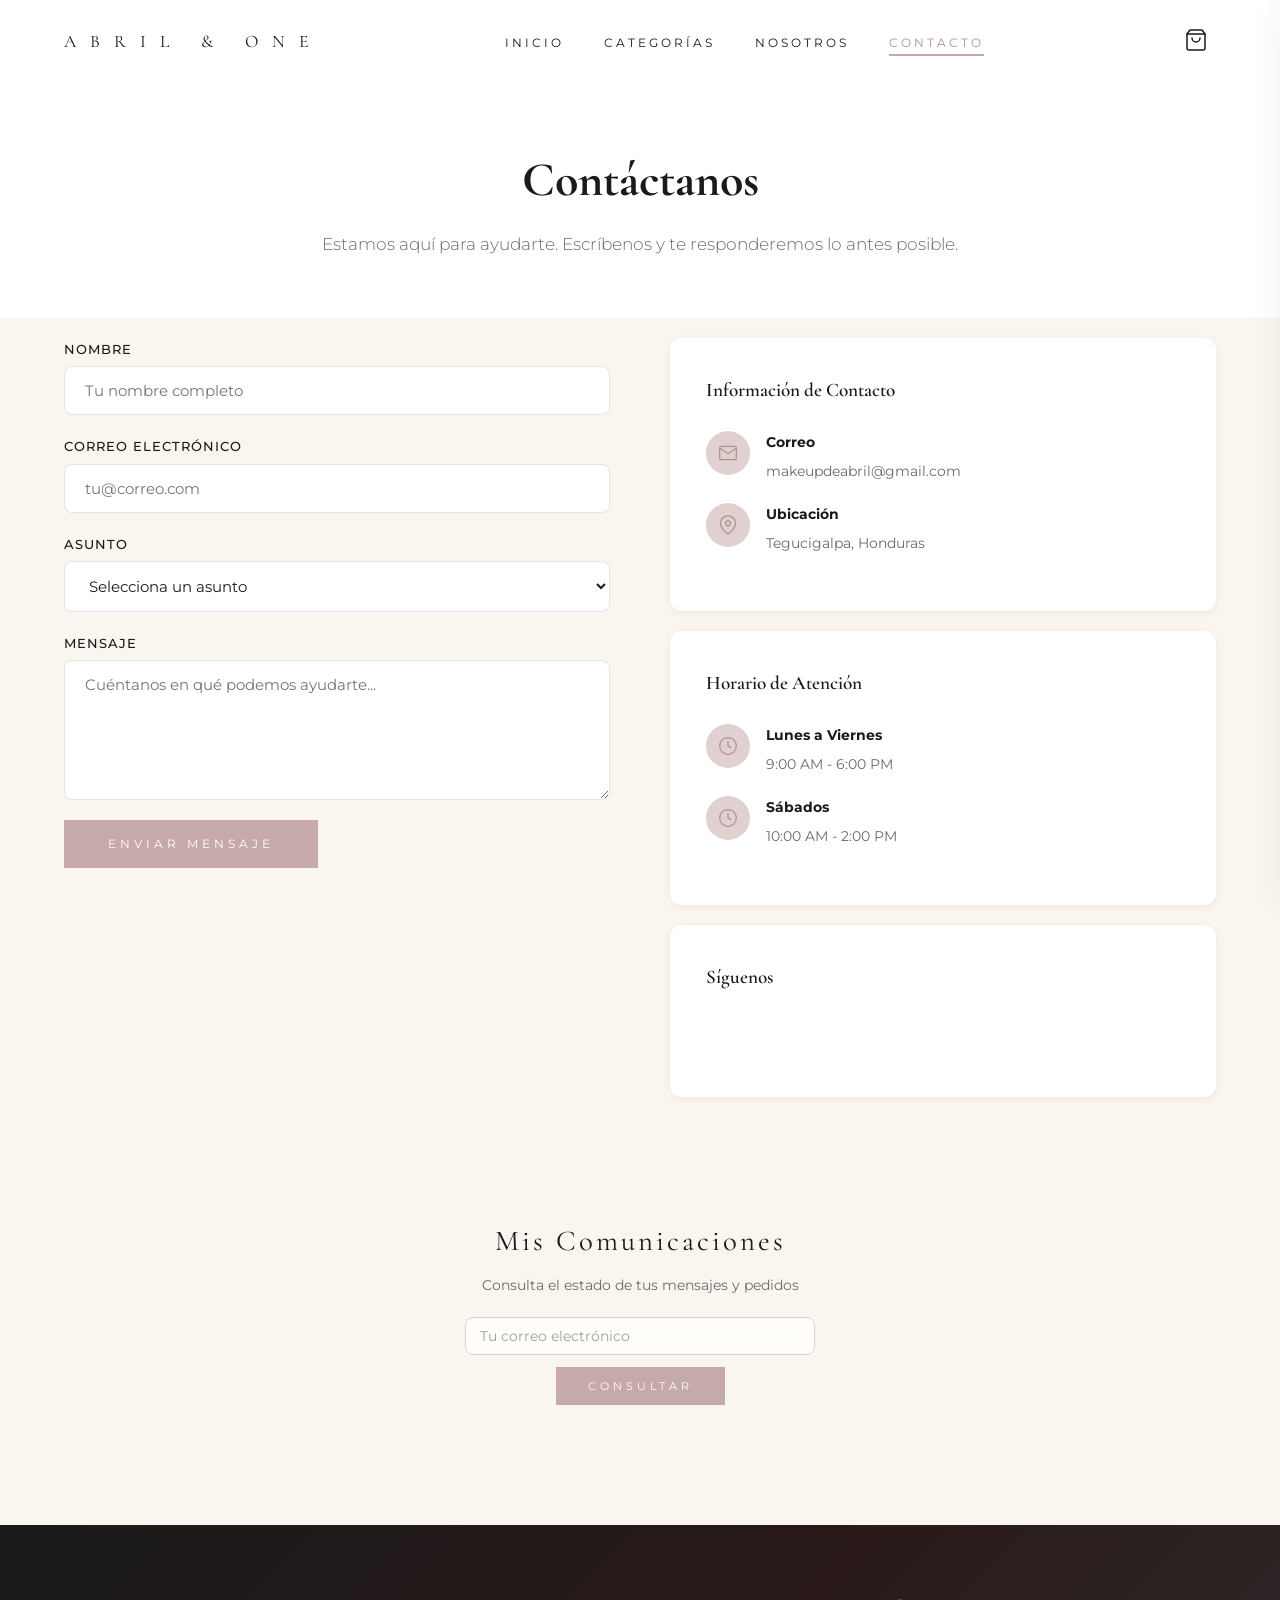
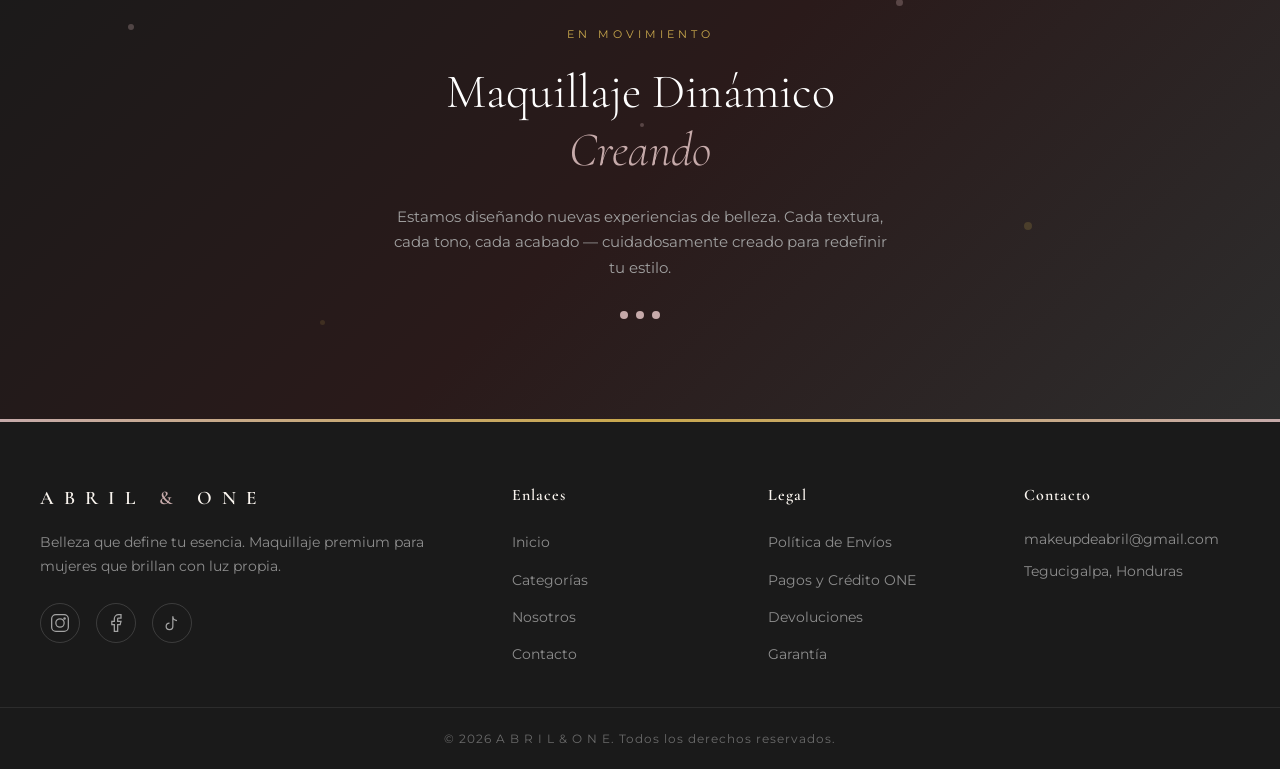
==== commit 8ca8ba32: "feat: soporte DB, comunicaciones cliente, gerencia responde tickets - Contacto guarda mensajes en ta" ====
--- a/contacto.html
+++ b/contacto.html
@@ -141,6 +141,21 @@
     </div>
   </section>
 
+  <!-- MIS COMUNICACIONES -->
+  <section class="section" style="padding-top: 0;">
+    <div class="container" style="max-width: 700px;">
+      <div class="comunicaciones-box">
+        <h2 class="section-title" style="font-size:1.8rem;">Mis Comunicaciones</h2>
+        <p style="text-align:center;color:var(--gris);font-size:0.85rem;margin-bottom:20px;">Consulta el estado de tus mensajes y pedidos</p>
+        <div class="comunicaciones-form">
+          <input type="email" id="comEmail" class="cart-input" placeholder="Tu correo electrónico" style="max-width:350px;margin:0 auto 12px;">
+          <button class="btn btn-primary" style="font-size:0.7rem;padding:10px 30px;" onclick="cargarComunicaciones()">Consultar</button>
+        </div>
+        <div id="comunicacionesResult" style="margin-top:20px;"></div>
+      </div>
+    </div>
+  </section>
+
   <!-- CREANDO SECTION -->
   <section class="creando-section">
     <div class="creando-bg"><div class="creando-particle"></div><div class="creando-particle"></div><div class="creando-particle"></div><div class="creando-particle"></div><div class="creando-particle"></div></div>
--- a/css/styles.css
+++ b/css/styles.css
@@ -1885,6 +1885,50 @@
   margin-top: 2px;
 }
 
+/* ---- Comunicaciones Cards ---- */
+.comunicaciones-box { text-align: center; }
+.comunicaciones-form { display: flex; flex-direction: column; align-items: center; }
+.com-card {
+  background: var(--blanco);
+  border-radius: var(--radius-sm);
+  padding: 16px;
+  margin-bottom: 12px;
+  text-align: left;
+  box-shadow: var(--shadow-sm);
+}
+.com-card-header {
+  display: flex;
+  justify-content: space-between;
+  align-items: center;
+  margin-bottom: 8px;
+}
+.com-card-header strong { font-size: 0.85rem; }
+.com-status {
+  font-size: 0.6rem;
+  font-weight: 600;
+  color: #fff;
+  padding: 3px 10px;
+  border-radius: 10px;
+  text-transform: uppercase;
+  letter-spacing: 0.5px;
+}
+.com-card-body { font-size: 0.83rem; color: var(--gris); }
+.com-card-credit {
+  font-size: 0.78rem;
+  color: var(--rosa-palo-dark);
+  margin-top: 6px;
+  font-style: italic;
+}
+.com-card-response {
+  margin-top: 10px;
+  padding: 12px;
+  background: linear-gradient(135deg, #f0fdf4, #dcfce7);
+  border-radius: var(--radius-sm);
+  font-size: 0.82rem;
+  color: #166534;
+}
+.com-card-response strong { display: block; margin-bottom: 4px; font-size: 0.75rem; }
+
 .cart-discount-row {
   display: flex;
   justify-content: space-between;
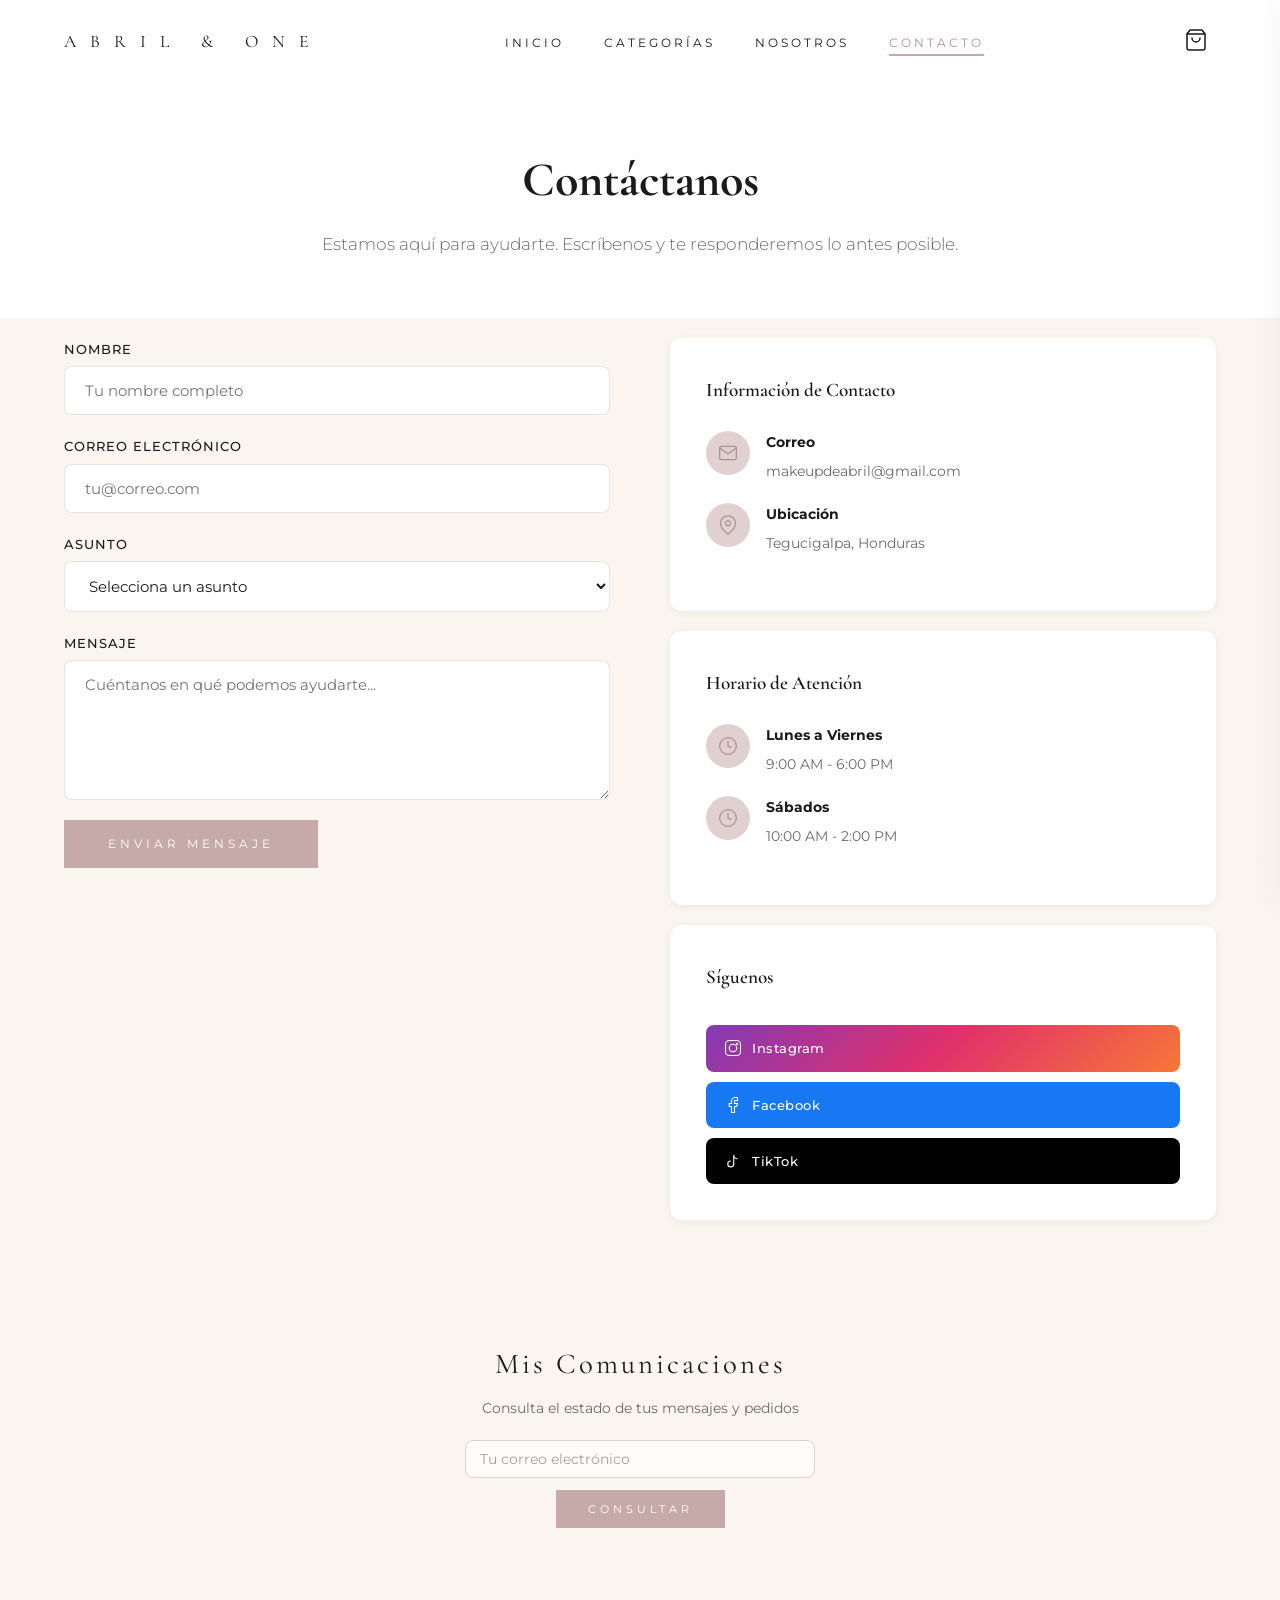
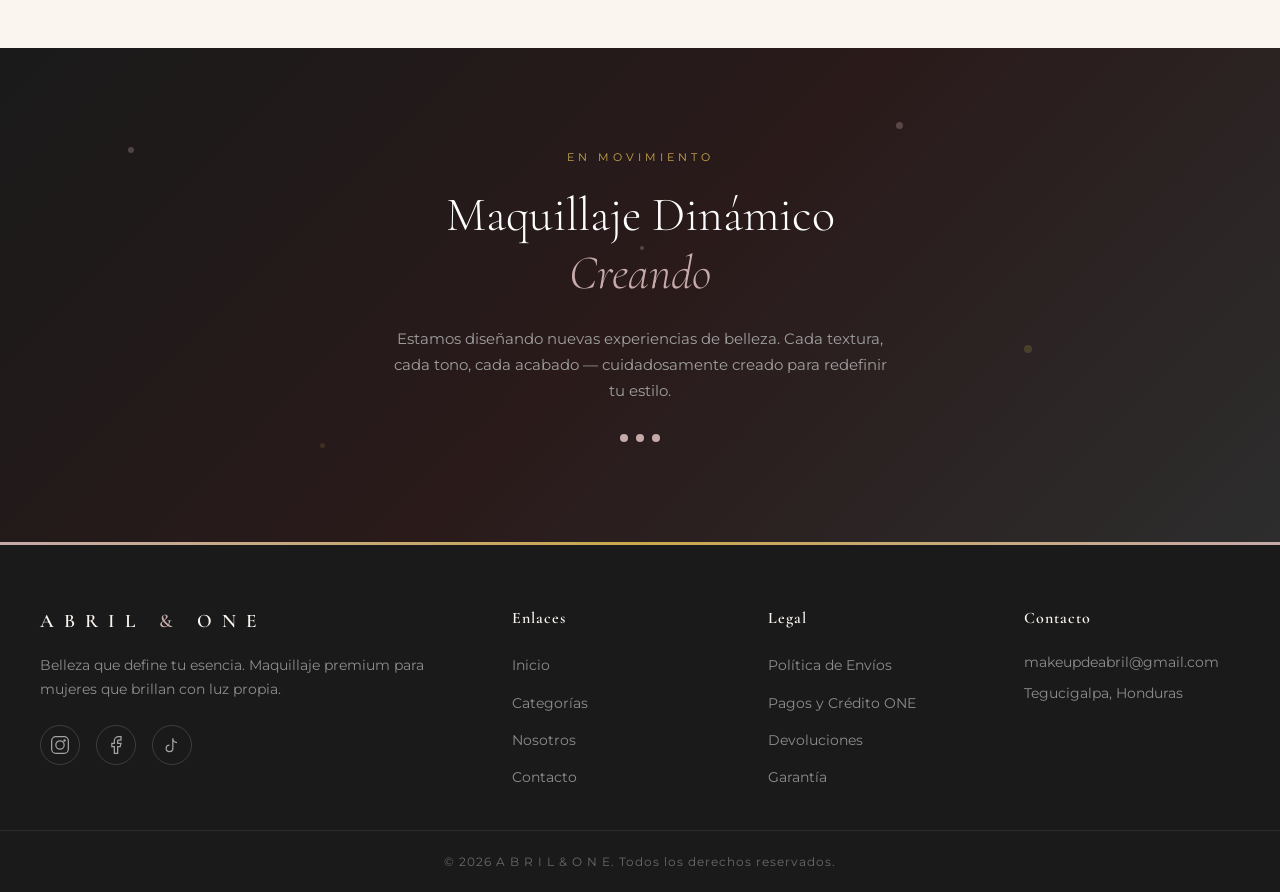
==== commit 8689ab80: "feat: gerencia con tabs, siguenos con botones, dominio abril.makeup - Gerencia reorganizada en 3 tab" ====
--- a/contacto.html
+++ b/contacto.html
@@ -131,10 +131,19 @@
 
         <div class="contact-info-card">
           <h3>Síguenos</h3>
-          <div class="social-links" style="padding-top: 4px;">
-            <a href="#" aria-label="Instagram"><svg width="20" height="20" viewBox="0 0 24 24" fill="none" stroke="currentColor" stroke-width="1.5"><rect x="2" y="2" width="20" height="20" rx="5"/><circle cx="12" cy="12" r="5"/><circle cx="17.5" cy="6.5" r="1.5" fill="currentColor" stroke="none"/></svg></a>
-            <a href="#" aria-label="Facebook"><svg width="20" height="20" viewBox="0 0 24 24" fill="none" stroke="currentColor" stroke-width="1.5"><path d="M18 2h-3a5 5 0 00-5 5v3H7v4h3v8h4v-8h3l1-4h-4V7a1 1 0 011-1h3z"/></svg></a>
-            <a href="#" aria-label="TikTok"><svg width="20" height="20" viewBox="0 0 24 24" fill="none" stroke="currentColor" stroke-width="1.5"><path d="M9 12a4 4 0 104 4V4a5 5 0 005 5"/></svg></a>
+          <div class="social-buttons">
+            <a href="#" class="social-btn social-btn-ig">
+              <svg width="18" height="18" viewBox="0 0 24 24" fill="none" stroke="currentColor" stroke-width="1.5"><rect x="2" y="2" width="20" height="20" rx="5"/><circle cx="12" cy="12" r="5"/><circle cx="17.5" cy="6.5" r="1.5" fill="currentColor" stroke="none"/></svg>
+              Instagram
+            </a>
+            <a href="#" class="social-btn social-btn-fb">
+              <svg width="18" height="18" viewBox="0 0 24 24" fill="none" stroke="currentColor" stroke-width="1.5"><path d="M18 2h-3a5 5 0 00-5 5v3H7v4h3v8h4v-8h3l1-4h-4V7a1 1 0 011-1h3z"/></svg>
+              Facebook
+            </a>
+            <a href="#" class="social-btn social-btn-tk">
+              <svg width="18" height="18" viewBox="0 0 24 24" fill="none" stroke="currentColor" stroke-width="1.5"><path d="M9 12a4 4 0 104 4V4a5 5 0 005 5"/></svg>
+              TikTok
+            </a>
           </div>
         </div>
       </div>
@@ -220,12 +229,13 @@
     <div class="cart-footer" id="cartFooter">
       <div class="cart-subtotal"><span>Subtotal</span><span id="cartSubtotal">L. 0</span></div>
       <div class="cart-credit-option"><label class="credit-toggle"><input type="checkbox" id="creditOneToggle"><span class="credit-toggle-slider"></span><span class="credit-toggle-label">Crédito ONE</span></label><p class="credit-desc">Paga 50% al hacer tu pedido y 50% 24h antes de recibir</p><div class="credit-breakdown" id="creditBreakdown"><div class="credit-row"><span>Ahora</span><span id="creditNow">L. 0</span></div><div class="credit-row"><span>24h antes de recibir</span><span id="creditLater">L. 0</span></div></div></div>
-      <div class="cart-cliente-form" id="cartClienteForm"><p class="cart-form-label">Tus datos para el pedido</p><input type="text" id="clienteNombre" class="cart-input" placeholder="Tu nombre" required><input type="email" id="clienteEmail" class="cart-input" placeholder="Tu correo electrónico" required><div class="cart-discount-badge" id="discountBadge" style="display:none;"><svg width="16" height="16" viewBox="0 0 24 24" fill="none" stroke="currentColor" stroke-width="2"><path d="M20 6L9 17l-5-5"/></svg><span>10% de descuento en tu primer pedido</span></div></div>
+      <div class="cart-cliente-form" id="cartClienteForm"><p class="cart-form-label">Tus datos para el pedido</p><input type="text" id="clienteNombre" class="cart-input" placeholder="Tu nombre" required><input type="email" id="clienteEmail" class="cart-input" placeholder="Tu correo electrónico" required><div class="cart-discount-badge" id="discountBadge" style="display:none;"><svg width="16" height="16" viewBox="0 0 24 24" fill="none" stroke="currentColor" stroke-width="2"><path d="M20 6L9 17l-5-5"/></svg><span>10% de descuento en tu primer pedido</span></div><div class="cart-address-fields" id="addressFields" style="display:none;"><p class="cart-form-label" style="margin-top:12px;">Dirección de entrega</p><select id="clienteDepto" class="cart-input" onchange="showNextField('clienteCiudad')"><option value="" disabled selected>Departamento</option><option>Francisco Morazán</option><option>Cortés</option><option>Atlántida</option><option>Comayagua</option><option>Choluteca</option><option>Copán</option><option>El Paraíso</option><option>Gracias a Dios</option><option>Intibucá</option><option>Islas de la Bahía</option><option>La Paz</option><option>Lempira</option><option>Ocotepeque</option><option>Olancho</option><option>Santa Bárbara</option><option>Valle</option><option>Yoro</option><option>Colón</option></select><input type="text" id="clienteCiudad" class="cart-input" placeholder="Ciudad" style="display:none;" oninput="if(this.value)showNextField('clienteColonia')"><input type="text" id="clienteColonia" class="cart-input" placeholder="Colonia / Barrio" style="display:none;" oninput="if(this.value)showNextField('clienteDireccion')"><input type="text" id="clienteDireccion" class="cart-input" placeholder="Dirección exacta (calle, casa, referencia)" style="display:none;"></div></div>
       <div class="cart-discount-row" id="discountRow" style="display:none;"><span>Descuento 10%</span><span id="cartDiscount">- L. 0</span></div>
       <div class="cart-total"><span>Total</span><span id="cartTotal">L. 0</span></div>
       <label class="policy-accept"><input type="checkbox" id="policyAccept"><span class="policy-accept-check"></span><span class="policy-accept-text">He leído y acepto las <a href="politicas.html" target="_blank">políticas de empresa</a></span></label>
       <button class="btn btn-primary cart-checkout-btn" id="checkoutBtn" style="width:100%;text-align:center;" disabled>Finalizar Compra</button>
-      <button class="btn btn-outline cart-history-btn" id="historyBtn" style="width:100%;text-align:center;margin-top:8px;font-size:0.65rem;padding:10px;" onclick="showOrderHistory()">Mis Pedidos</button>
+      <div class="cart-section-divider"></div>
+      <button class="btn btn-outline cart-history-btn" id="historyBtn" style="width:100%;text-align:center;font-size:0.65rem;padding:10px;" onclick="showCommunications()">Mis Comunicaciones</button>
       <div class="cart-history" id="cartHistory" style="display:none;"></div>
     </div>
   </aside>
--- a/css/styles.css
+++ b/css/styles.css
@@ -1556,18 +1556,39 @@
 }
 .cart-item {
   display: flex;
-  gap: 16px;
-  padding: 16px 0;
-  border-bottom: 1px solid rgba(0,0,0,0.05);
-  align-items: center;
-}
-.cart-item-color {
-  width: 56px;
-  height: 56px;
+  gap: 12px;
+  padding: 14px 0;
+  border-bottom: 1px solid rgba(0,0,0,0.06);
+  align-items: center;
+}
+.cart-item-img {
+  width: 60px;
+  height: 60px;
   border-radius: var(--radius-sm);
   flex-shrink: 0;
-}
-.cart-item-info { flex: 1; }
+  background: var(--marfil);
+  overflow: hidden;
+  cursor: pointer;
+  display: flex;
+  align-items: center;
+  justify-content: center;
+}
+.cart-item-img img {
+  width: 100%;
+  height: 100%;
+  object-fit: cover;
+  border-radius: var(--radius-sm);
+}
+.cart-item-color-dot {
+  width: 100%;
+  height: 100%;
+  border-radius: var(--radius-sm);
+}
+.cart-item-info {
+  flex: 1;
+  min-width: 0;
+  cursor: pointer;
+}
 .cart-item-name {
   font-family: var(--font-display);
   font-size: 0.95rem;
@@ -1576,7 +1597,7 @@
   margin-bottom: 2px;
 }
 .cart-item-cat {
-  font-size: 0.7rem;
+  font-size: 0.65rem;
   letter-spacing: 1.5px;
   text-transform: uppercase;
   color: var(--rosa-palo-dark);
@@ -1585,16 +1606,32 @@
 .cart-item-price {
   font-family: var(--font-display);
   font-size: 0.95rem;
-  font-weight: 500;
-  color: var(--negro);
+  font-weight: 600;
+  color: var(--negro);
+}
+.cart-item-qty {
+  color: var(--rosa-palo-dark);
+  font-weight: 400;
 }
 .cart-item-remove {
+  width: 32px;
+  height: 32px;
+  border: 1px solid rgba(0,0,0,0.1);
+  border-radius: 50%;
+  background: transparent;
   color: var(--gris-light);
-  padding: 6px;
-  transition: color var(--transition);
-  font-size: 1.1rem;
-}
-.cart-item-remove:hover { color: #c0392b; }
+  display: flex;
+  align-items: center;
+  justify-content: center;
+  cursor: pointer;
+  transition: all var(--transition);
+  flex-shrink: 0;
+}
+.cart-item-remove:hover {
+  color: #c0392b;
+  border-color: #c0392b;
+  background: rgba(231,76,60,0.05);
+}
 
 .cart-empty {
   flex: 1;
@@ -1614,6 +1651,8 @@
   padding: 20px 28px 28px;
   border-top: 1px solid rgba(0,0,0,0.06);
   display: none;
+  overflow-y: auto;
+  max-height: 65vh;
 }
 .cart-footer.show { display: block; }
 
@@ -1781,6 +1820,38 @@
 }
 .policy-accept-text a:hover { color: var(--negro); }
 
+/* ---- Social Buttons (Contact Page) ---- */
+.social-buttons {
+  display: flex;
+  flex-direction: column;
+  gap: 10px;
+  padding-top: 8px;
+}
+.social-btn {
+  display: flex;
+  align-items: center;
+  gap: 10px;
+  padding: 12px 18px;
+  border-radius: var(--radius-sm);
+  font-family: var(--font-body);
+  font-size: 0.82rem;
+  font-weight: 500;
+  letter-spacing: 0.5px;
+  text-decoration: none;
+  transition: all var(--transition);
+  color: var(--blanco);
+}
+.social-btn:hover { transform: translateY(-2px); box-shadow: var(--shadow-md); }
+.social-btn-ig { background: linear-gradient(135deg, #833AB4, #E1306C, #F77737); }
+.social-btn-fb { background: #1877F2; }
+.social-btn-tk { background: #010101; }
+
+.cart-section-divider {
+  width: 100%;
+  height: 1px;
+  background: linear-gradient(90deg, transparent, var(--rosa-palo-light), transparent);
+  margin: 14px 0;
+}
 .cart-checkout-btn { margin-top: 4px; }
 .cart-checkout-btn:disabled {
   opacity: 0.4;
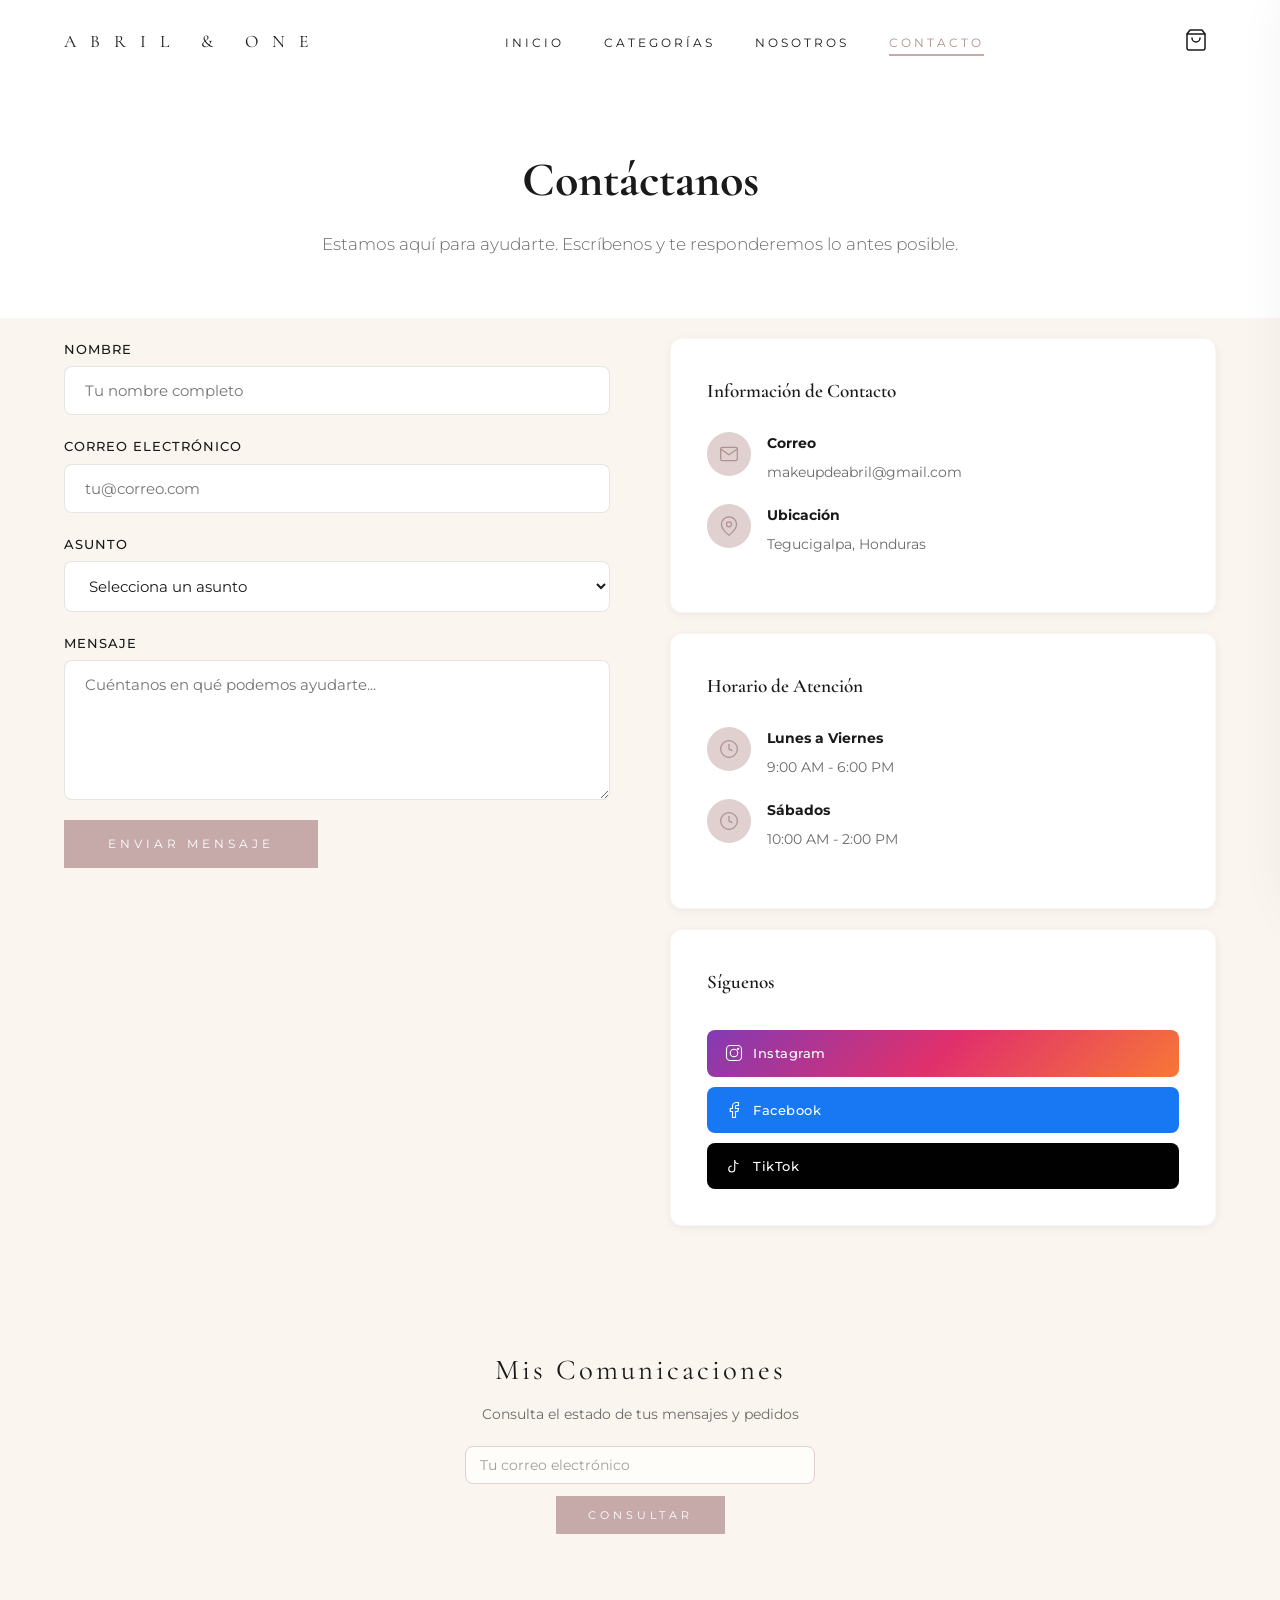
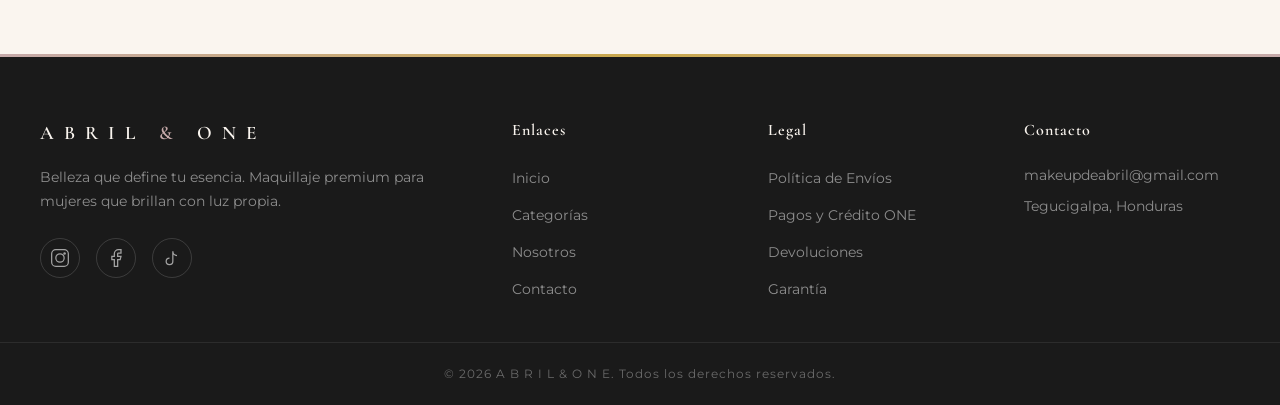
==== commit bea18d13: "feat: rediseño completo - carrito sparkle, accesorios, responsivo, mailto - Eliminar sección 'Creand" ====
--- a/contacto.html
+++ b/contacto.html
@@ -93,7 +93,7 @@
             </div>
             <div class="contact-item-text">
               <strong>Correo</strong>
-              <span>makeupdeabril@gmail.com</span>
+              <a href="mailto:makeupdeabril@gmail.com" style="font-size:0.85rem;color:var(--gris);transition:color 0.3s;" onmouseover="this.style.color='var(--rosa-palo-dark)'" onmouseout="this.style.color='var(--gris)'">makeupdeabril@gmail.com</a>
             </div>
           </div>
           <div class="contact-item">
@@ -165,17 +165,6 @@
     </div>
   </section>
 
-  <!-- CREANDO SECTION -->
-  <section class="creando-section">
-    <div class="creando-bg"><div class="creando-particle"></div><div class="creando-particle"></div><div class="creando-particle"></div><div class="creando-particle"></div><div class="creando-particle"></div></div>
-    <div class="container creando-content">
-      <p class="creando-label">En Movimiento</p>
-      <h2 class="creando-title">Maquillaje Dinámico<br><span>Creando</span></h2>
-      <p class="creando-desc">Estamos diseñando nuevas experiencias de belleza. Cada textura, cada tono, cada acabado — cuidadosamente creado para redefinir tu estilo.</p>
-      <div class="creando-indicators"><div class="creando-dot"></div><div class="creando-dot"></div><div class="creando-dot"></div></div>
-    </div>
-  </section>
-
   <!-- FOOTER -->
   <footer class="footer">
     <div class="footer-accent"></div>
@@ -209,7 +198,7 @@
       </div>
       <div class="footer-contact">
         <h4>Contacto</h4>
-        <p>makeupdeabril@gmail.com</p>
+        <p><a href="mailto:makeupdeabril@gmail.com" style="color:rgba(255,255,255,0.5);transition:color 0.3s;" onmouseover="this.style.color='var(--rosa-palo)'" onmouseout="this.style.color='rgba(255,255,255,0.5)'">makeupdeabril@gmail.com</a></p>
         <p>Tegucigalpa, Honduras</p>
       </div>
     </div>
@@ -223,7 +212,12 @@
   <!-- CART SIDEBAR -->
   <div class="cart-overlay" id="cartOverlay"></div>
   <aside class="cart-sidebar" id="cartSidebar">
+    <div class="cart-sparkles"><div class="cart-sparkle"></div><div class="cart-sparkle"></div><div class="cart-sparkle"></div><div class="cart-sparkle"></div><div class="cart-sparkle"></div><div class="cart-sparkle"></div><div class="cart-sparkle"></div><div class="cart-sparkle"></div></div>
     <div class="cart-header"><h3>Tu Carrito</h3><button class="cart-close" id="cartClose" aria-label="Cerrar carrito"><svg width="20" height="20" viewBox="0 0 24 24" fill="none" stroke="currentColor" stroke-width="1.5"><line x1="18" y1="6" x2="6" y2="18"/><line x1="6" y1="6" x2="18" y2="18"/></svg></button></div>
+    <div class="cart-communications-top">
+      <button class="cart-com-toggle" id="cartComToggle" onclick="toggleCartCommunications()"><svg width="18" height="18" viewBox="0 0 24 24" fill="none" stroke="currentColor" stroke-width="1.5"><path d="M21 15a2 2 0 01-2 2H7l-4 4V5a2 2 0 012-2h14a2 2 0 012 2z"/></svg><span>Mis Pedidos y Mensajes</span><svg width="14" height="14" viewBox="0 0 24 24" fill="none" stroke="currentColor" stroke-width="2" style="margin-left:auto;"><polyline points="6 9 12 15 18 9"/></svg></button>
+      <div class="cart-com-content" id="cartComContent"><div class="cart-com-email-row"><input type="email" id="comEmailCart" class="cart-input" placeholder="Tu correo"><button class="btn btn-primary" onclick="loadCartCommunications()">Ver</button></div><div id="cartComResult"></div></div>
+    </div>
     <div class="cart-items" id="cartItems"></div>
     <div class="cart-empty" id="cartEmpty"><svg width="48" height="48" viewBox="0 0 24 24" fill="none" stroke="currentColor" stroke-width="1" style="color:var(--gris-light);"><path d="M6 2L3 6v14a2 2 0 002 2h14a2 2 0 002-2V6l-3-4z"/><line x1="3" y1="6" x2="21" y2="6"/><path d="M16 10a4 4 0 01-8 0"/></svg><p>Tu carrito está vacío</p></div>
     <div class="cart-footer" id="cartFooter">
@@ -234,9 +228,6 @@
       <div class="cart-total"><span>Total</span><span id="cartTotal">L. 0</span></div>
       <label class="policy-accept"><input type="checkbox" id="policyAccept"><span class="policy-accept-check"></span><span class="policy-accept-text">He leído y acepto las <a href="politicas.html" target="_blank">políticas de empresa</a></span></label>
       <button class="btn btn-primary cart-checkout-btn" id="checkoutBtn" style="width:100%;text-align:center;" disabled>Finalizar Compra</button>
-      <div class="cart-section-divider"></div>
-      <button class="btn btn-outline cart-history-btn" id="historyBtn" style="width:100%;text-align:center;font-size:0.65rem;padding:10px;" onclick="showCommunications()">Mis Comunicaciones</button>
-      <div class="cart-history" id="cartHistory" style="display:none;"></div>
     </div>
   </aside>
 
--- a/css/styles.css
+++ b/css/styles.css
@@ -339,7 +339,7 @@
 .categories { background: var(--blanco); }
 .categories-grid {
   display: grid;
-  grid-template-columns: repeat(4, 1fr);
+  grid-template-columns: repeat(5, 1fr);
   gap: 24px;
 }
 .category-card {
@@ -987,98 +987,115 @@
 .newsletter-form .btn-primary { white-space: nowrap; }
 
 /* ============================================
-   CREANDO SECTION
+   CART SPARKLE ANIMATIONS
    ============================================ */
-.creando-section {
+@keyframes cartSparkleFloat {
+  0%, 100% { transform: translateY(0) translateX(0) scale(1); opacity: 0.4; }
+  25% { transform: translateY(-20px) translateX(8px) scale(1.3); opacity: 0.7; }
+  50% { transform: translateY(-10px) translateX(-6px) scale(0.8); opacity: 0.3; }
+  75% { transform: translateY(-25px) translateX(12px) scale(1.1); opacity: 0.6; }
+}
+@keyframes cartShimmer {
+  0% { background-position: -200% 0; }
+  100% { background-position: 200% 0; }
+}
+@keyframes cartGlow {
+  0%, 100% { box-shadow: 0 0 8px rgba(198,170,170,0.3), 0 0 20px rgba(198,170,170,0.1); }
+  50% { box-shadow: 0 0 16px rgba(198,170,170,0.5), 0 0 40px rgba(198,170,170,0.2); }
+}
+@keyframes sparkleRotate {
+  0% { transform: rotate(0deg) scale(1); opacity: 0.6; }
+  50% { transform: rotate(180deg) scale(1.2); opacity: 1; }
+  100% { transform: rotate(360deg) scale(1); opacity: 0.6; }
+}
+.cart-sparkles {
+  position: absolute;
+  inset: 0;
+  pointer-events: none;
+  overflow: hidden;
+  z-index: 0;
+}
+.cart-sparkle {
+  position: absolute;
+  border-radius: 50%;
+  animation: cartSparkleFloat 6s ease-in-out infinite;
+}
+.cart-sparkle:nth-child(1) { width: 4px; height: 4px; background: var(--rosa-palo); top: 8%; left: 15%; animation-delay: 0s; animation-duration: 5s; }
+.cart-sparkle:nth-child(2) { width: 6px; height: 6px; background: var(--dorado); top: 25%; left: 85%; animation-delay: 1s; animation-duration: 7s; opacity: 0.3; }
+.cart-sparkle:nth-child(3) { width: 3px; height: 3px; background: var(--rosa-palo-light); top: 45%; left: 10%; animation-delay: 2s; animation-duration: 6s; }
+.cart-sparkle:nth-child(4) { width: 5px; height: 5px; background: var(--dorado); top: 65%; left: 90%; animation-delay: 0.5s; animation-duration: 8s; opacity: 0.25; }
+.cart-sparkle:nth-child(5) { width: 4px; height: 4px; background: var(--rosa-palo); top: 80%; left: 50%; animation-delay: 3s; animation-duration: 5.5s; }
+.cart-sparkle:nth-child(6) { width: 3px; height: 3px; background: var(--dorado); top: 15%; left: 60%; animation-delay: 1.5s; animation-duration: 9s; opacity: 0.35; }
+.cart-sparkle:nth-child(7) { width: 5px; height: 5px; background: var(--rosa-palo-light); top: 55%; left: 30%; animation-delay: 4s; animation-duration: 6.5s; }
+.cart-sparkle:nth-child(8) { width: 2px; height: 2px; background: var(--blanco); top: 35%; left: 70%; animation-delay: 2.5s; animation-duration: 4s; animation-name: sparkleRotate; }
+
+/* Cart button glow */
+.cart-btn {
+  animation: cartGlow 3s ease-in-out infinite;
+  border-radius: 50%;
+}
+
+/* Cart header shimmer */
+.cart-header {
   position: relative;
   overflow: hidden;
-  padding: 100px 0;
-  background: linear-gradient(135deg, var(--negro) 0%, #2a1a1a 50%, var(--negro-light) 100%);
-  text-align: center;
-}
-.creando-bg {
+}
+.cart-header::after {
+  content: '';
   position: absolute;
-  inset: 0;
-  overflow: hidden;
-}
-.creando-particle {
-  position: absolute;
-  width: 6px;
-  height: 6px;
-  border-radius: 50%;
-  background: var(--rosa-palo);
-  opacity: 0.3;
-  animation: creandoFloat 8s ease-in-out infinite;
-}
-.creando-particle:nth-child(1) { top: 20%; left: 10%; animation-delay: 0s; animation-duration: 7s; }
-.creando-particle:nth-child(2) { top: 60%; left: 80%; animation-delay: 1.5s; animation-duration: 9s; width: 8px; height: 8px; background: var(--dorado); opacity: 0.2; }
-.creando-particle:nth-child(3) { top: 40%; left: 50%; animation-delay: 3s; animation-duration: 6s; width: 4px; height: 4px; }
-.creando-particle:nth-child(4) { top: 80%; left: 25%; animation-delay: 2s; animation-duration: 10s; width: 5px; height: 5px; background: var(--dorado); opacity: 0.15; }
-.creando-particle:nth-child(5) { top: 15%; left: 70%; animation-delay: 4s; animation-duration: 8s; width: 7px; height: 7px; }
-
-@keyframes creandoFloat {
-  0%, 100% { transform: translateY(0) translateX(0) scale(1); opacity: 0.3; }
-  25% { transform: translateY(-30px) translateX(15px) scale(1.2); opacity: 0.5; }
-  50% { transform: translateY(-15px) translateX(-10px) scale(0.8); opacity: 0.2; }
-  75% { transform: translateY(-40px) translateX(20px) scale(1.1); opacity: 0.4; }
-}
-
-.creando-content {
-  position: relative;
-  z-index: 1;
-}
-.creando-label {
+  bottom: 0;
+  left: 0;
+  right: 0;
+  height: 2px;
+  background: linear-gradient(90deg, transparent, var(--rosa-palo), var(--dorado), var(--rosa-palo), transparent);
+  background-size: 200% 100%;
+  animation: cartShimmer 4s ease-in-out infinite;
+}
+
+/* Cart communications section at top */
+.cart-communications-top {
+  padding: 12px 28px;
+  background: linear-gradient(135deg, rgba(198,170,170,0.06), rgba(201,168,76,0.04));
+  border-bottom: 1px solid rgba(198,170,170,0.15);
+}
+.cart-com-toggle {
+  display: flex;
+  align-items: center;
+  gap: 10px;
+  width: 100%;
+  padding: 10px 16px;
+  background: linear-gradient(135deg, rgba(198,170,170,0.1), rgba(201,168,76,0.06));
+  border: 1px solid rgba(198,170,170,0.2);
+  border-radius: var(--radius-sm);
+  cursor: pointer;
+  transition: all var(--transition);
   font-family: var(--font-body);
-  font-size: 0.7rem;
+  font-size: 0.72rem;
+  font-weight: 500;
+  letter-spacing: 2px;
   text-transform: uppercase;
-  letter-spacing: 4px;
-  color: var(--dorado);
-  margin-bottom: 20px;
-}
-.creando-title {
-  font-family: var(--font-display);
-  font-size: 3rem;
-  font-weight: 300;
-  color: var(--blanco);
-  line-height: 1.2;
-  margin-bottom: 24px;
-}
-.creando-title span {
-  font-style: italic;
-  color: var(--rosa-palo);
-  display: inline-block;
-  animation: creandoPulse 3s ease-in-out infinite;
-}
-@keyframes creandoPulse {
-  0%, 100% { opacity: 1; transform: scale(1); }
-  50% { opacity: 0.7; transform: scale(1.02); }
-}
-.creando-desc {
-  font-family: var(--font-body);
-  font-size: 0.95rem;
-  color: var(--gris-light);
-  max-width: 500px;
-  margin: 0 auto 30px;
-  line-height: 1.7;
-}
-.creando-indicators {
-  display: flex;
-  justify-content: center;
+  color: var(--rosa-palo-dark);
+}
+.cart-com-toggle:hover {
+  background: linear-gradient(135deg, rgba(198,170,170,0.18), rgba(201,168,76,0.1));
+  border-color: var(--rosa-palo);
+  transform: translateY(-1px);
+}
+.cart-com-toggle svg { flex-shrink: 0; color: var(--dorado); }
+.cart-com-content {
+  margin-top: 10px;
+  max-height: 200px;
+  overflow-y: auto;
+  display: none;
+}
+.cart-com-content.show { display: block; }
+.cart-com-email-row {
+  display: flex;
   gap: 8px;
-}
-.creando-dot {
-  width: 8px;
-  height: 8px;
-  border-radius: 50%;
-  background: var(--rosa-palo);
-  animation: creandoDots 1.8s ease-in-out infinite;
-}
-.creando-dot:nth-child(2) { animation-delay: 0.3s; }
-.creando-dot:nth-child(3) { animation-delay: 0.6s; }
-@keyframes creandoDots {
-  0%, 100% { opacity: 0.3; transform: scale(1); }
-  50% { opacity: 1; transform: scale(1.3); }
-}
+  margin-bottom: 8px;
+}
+.cart-com-email-row .cart-input { flex: 1; margin-bottom: 0; font-size: 0.8rem; padding: 8px 12px; }
+.cart-com-email-row .btn { padding: 8px 16px; font-size: 0.6rem; letter-spacing: 1px; }
 
 /* ============================================
    FOOTER
@@ -1427,15 +1444,26 @@
 /* ============================================
    RESPONSIVE
    ============================================ */
+
+/* Categories grid for 5 items */
+.categories-grid {
+  grid-template-columns: repeat(5, 1fr);
+}
+
+@media (max-width: 1200px) {
+  .categories-grid { grid-template-columns: repeat(3, 1fr); }
+}
+
 @media (max-width: 1024px) {
-  .categories-grid { grid-template-columns: repeat(2, 1fr); }
+  .categories-grid { grid-template-columns: repeat(3, 1fr); }
   .products-grid { grid-template-columns: repeat(2, 1fr); }
   .footer-grid { grid-template-columns: 1fr 1fr; gap: 30px; }
   .catalog-grid { grid-template-columns: repeat(2, 1fr); }
+  .cart-sidebar { width: 440px; }
 }
 
 @media (max-width: 768px) {
-  .section { padding: 70px 0; }
+  .section { padding: 60px 0; }
 
   .menu-toggle { display: flex; }
   .nav-links {
@@ -1455,29 +1483,207 @@
   .nav-links.active { right: 0; }
   .nav-links a { font-size: 1rem; }
 
+  .hero { min-height: 85vh; }
+  .hero-logo { width: clamp(280px, 55vw, 500px); }
+  .hero-desc { font-size: 0.95rem; max-width: 400px; }
   .hero-title { font-size: clamp(2.5rem, 10vw, 3.5rem); }
+
   .categories-grid { grid-template-columns: repeat(2, 1fr); gap: 16px; }
   .products-grid { grid-template-columns: repeat(2, 1fr); gap: 16px; }
   .about-teaser-grid { grid-template-columns: 1fr; gap: 40px; }
-  .testimonials-grid { grid-template-columns: 1fr; }
+  .about-teaser-content { text-align: center; }
+  .about-teaser-content .section-title { text-align: center !important; }
+  .testimonials-grid { grid-template-columns: 1fr; gap: 16px; }
   .newsletter-form { flex-direction: column; }
-  .footer-grid { grid-template-columns: 1fr; gap: 30px; }
+  .footer-grid { grid-template-columns: 1fr 1fr; gap: 24px; }
   .story-section,
   .story-section.reverse { grid-template-columns: 1fr; gap: 30px; }
-  .contact-grid { grid-template-columns: 1fr; }
+  .contact-grid { grid-template-columns: 1fr; gap: 30px; }
   .values-grid { grid-template-columns: 1fr; gap: 20px; }
   .catalog-grid { grid-template-columns: repeat(2, 1fr); gap: 16px; }
+
+  .cart-sidebar { width: 100vw; max-width: 100vw; right: -100vw; }
+  .cart-header { padding: 20px 20px; }
+  .cart-items { padding: 12px 20px; }
+  .cart-footer { padding: 16px 20px 24px; }
+  .cart-communications-top { padding: 10px 20px; }
+
+  .section-title { font-size: clamp(1.6rem, 4.5vw, 2.4rem); }
+  .section-subtitle { font-size: 0.92rem; margin-bottom: 2.5rem; }
+
+  .page-header { padding: 120px 0 40px; }
+  .page-header h1 { font-size: clamp(1.8rem, 5vw, 2.5rem); }
+
+  .testimonial-card { padding: 24px 20px; }
+  .newsletter { padding: 60px 0; }
+
+  .btn { padding: 13px 32px; font-size: 0.68rem; letter-spacing: 3px; }
 }
 
 @media (max-width: 480px) {
-  .container { padding: 0 16px; }
-  .nav-logo { font-size: 1rem; letter-spacing: 2px; }
-  .hero-title { font-size: 2.5rem; }
-  .categories-grid { grid-template-columns: 1fr 1fr; gap: 12px; }
+  .container { padding: 0 14px; }
+  .nav-logo { font-size: 0.85rem; letter-spacing: 2px; }
+  .hero { min-height: 80vh; }
+  .hero-logo { width: clamp(240px, 70vw, 350px); }
+  .hero-tagline { font-size: 0.65rem; letter-spacing: 5px; }
+  .hero-desc { font-size: 0.88rem; line-height: 1.6; margin: 0 auto 2rem; }
+  .hero-title { font-size: 2.2rem; }
+  .hero-scroll-indicator { bottom: 20px; }
+  .categories-grid { grid-template-columns: 1fr 1fr; gap: 10px; }
+  .category-card h3 { font-size: 1rem; }
+  .category-card p { font-size: 0.78rem; }
+  .category-label { font-size: 1rem; letter-spacing: 2px; }
   .products-grid { grid-template-columns: 1fr; }
   .catalog-grid { grid-template-columns: 1fr; }
   .filter-bar { gap: 8px; }
   .filter-btn { padding: 8px 20px; font-size: 0.72rem; }
+  .footer-grid { grid-template-columns: 1fr; gap: 20px; }
+  .footer-brand { text-align: center; }
+  .social-links { justify-content: center; }
+  .footer-links, .footer-contact { text-align: center; }
+
+  .about-img-placeholder { aspect-ratio: 1/1; }
+  .testimonial-text { font-size: 0.88rem; }
+
+  .section { padding: 50px 0; }
+  .section-title { letter-spacing: 1px; }
+
+  .contact-info-card { padding: 24px; }
+  .comunicaciones-box .section-title { font-size: 1.5rem !important; }
+
+  .cart-com-toggle { font-size: 0.65rem; padding: 8px 12px; }
+}
+
+@media (max-width: 360px) {
+  .container { padding: 0 12px; }
+  .nav-logo { font-size: 0.75rem; letter-spacing: 1px; }
+  .hero-logo { width: 220px; }
+  .categories-grid { gap: 8px; }
+  .category-card h3 { font-size: 0.9rem; }
+  .btn { padding: 11px 24px; font-size: 0.62rem; }
+}
+
+/* ============================================
+   EMBELLISHMENTS & ENHANCEMENTS
+   ============================================ */
+
+/* Enhanced category cards with glass effect */
+.category-card {
+  position: relative;
+}
+.category-card::after {
+  content: '';
+  position: absolute;
+  inset: 0;
+  border-radius: var(--radius);
+  opacity: 0;
+  background: linear-gradient(135deg, rgba(198,170,170,0.1), rgba(201,168,76,0.05));
+  transition: opacity 0.4s ease;
+  pointer-events: none;
+}
+.category-card:hover::after { opacity: 1; }
+
+/* Testimonial cards enhanced */
+.testimonial-card {
+  position: relative;
+  border: 1px solid transparent;
+  background-clip: padding-box;
+}
+.testimonial-card:hover {
+  border-color: rgba(198,170,170,0.2);
+}
+
+/* Newsletter enhanced */
+.newsletter::before {
+  content: '';
+  position: absolute;
+  top: 0;
+  left: 0;
+  right: 0;
+  height: 2px;
+  background: linear-gradient(90deg, transparent, var(--rosa-palo), var(--dorado), var(--rosa-palo), transparent);
+}
+.newsletter { position: relative; }
+
+/* Section divider accents */
+.about-teaser::before {
+  content: '';
+  display: block;
+  width: 60px;
+  height: 2px;
+  background: linear-gradient(90deg, var(--rosa-palo), var(--dorado));
+  margin: 0 auto 40px;
+}
+
+/* Enhanced buttons */
+.btn-primary {
+  position: relative;
+  overflow: hidden;
+}
+.btn-primary::before {
+  content: '';
+  position: absolute;
+  top: 0;
+  left: -100%;
+  width: 100%;
+  height: 100%;
+  background: linear-gradient(90deg, transparent, rgba(255,255,255,0.15), transparent);
+  transition: left 0.5s ease;
+}
+.btn-primary:hover::before { left: 100%; }
+
+/* Product card enhanced */
+.product-card {
+  border: 1px solid rgba(0,0,0,0.04);
+}
+.product-card:hover {
+  border-color: rgba(198,170,170,0.2);
+}
+
+/* Contact info cards glass effect */
+.contact-info-card {
+  border: 1px solid rgba(198,170,170,0.1);
+  transition: all var(--transition);
+}
+.contact-info-card:hover {
+  border-color: rgba(198,170,170,0.25);
+  transform: translateY(-2px);
+  box-shadow: var(--shadow-md);
+}
+
+/* Smooth scroll indicator enhancement */
+.hero-scroll-indicator span {
+  background: linear-gradient(to bottom, var(--rosa-palo), var(--dorado), transparent);
+}
+
+/* Cart sidebar enhanced background */
+.cart-sidebar {
+  background: linear-gradient(180deg, var(--marfil-light) 0%, #faf8f5 50%, var(--marfil) 100%);
+}
+
+/* Footer links hover effect */
+.footer-links a {
+  position: relative;
+}
+.footer-links a::after {
+  content: '';
+  position: absolute;
+  bottom: -2px;
+  left: 0;
+  width: 0;
+  height: 1px;
+  background: var(--rosa-palo);
+  transition: width 0.3s ease;
+}
+.footer-links a:hover::after { width: 100%; }
+
+/* Smooth page transitions */
+body {
+  animation: pageLoad 0.6s ease-out;
+}
+@keyframes pageLoad {
+  from { opacity: 0; }
+  to { opacity: 1; }
 }
 
 /* ============================================
@@ -1515,16 +1721,17 @@
 .cart-sidebar {
   position: fixed;
   top: 0;
-  right: -420px;
-  width: 400px;
-  max-width: 90vw;
+  right: -520px;
+  width: 480px;
+  max-width: 95vw;
   height: 100vh;
   background: var(--marfil-light);
   z-index: 2001;
   display: flex;
   flex-direction: column;
-  box-shadow: -8px 0 40px rgba(0,0,0,0.1);
-  transition: right 0.4s cubic-bezier(0.4, 0, 0.2, 1);
+  box-shadow: -12px 0 60px rgba(0,0,0,0.15);
+  transition: right 0.45s cubic-bezier(0.22, 1, 0.36, 1);
+  overflow: hidden;
 }
 .cart-sidebar.active { right: 0; }
 
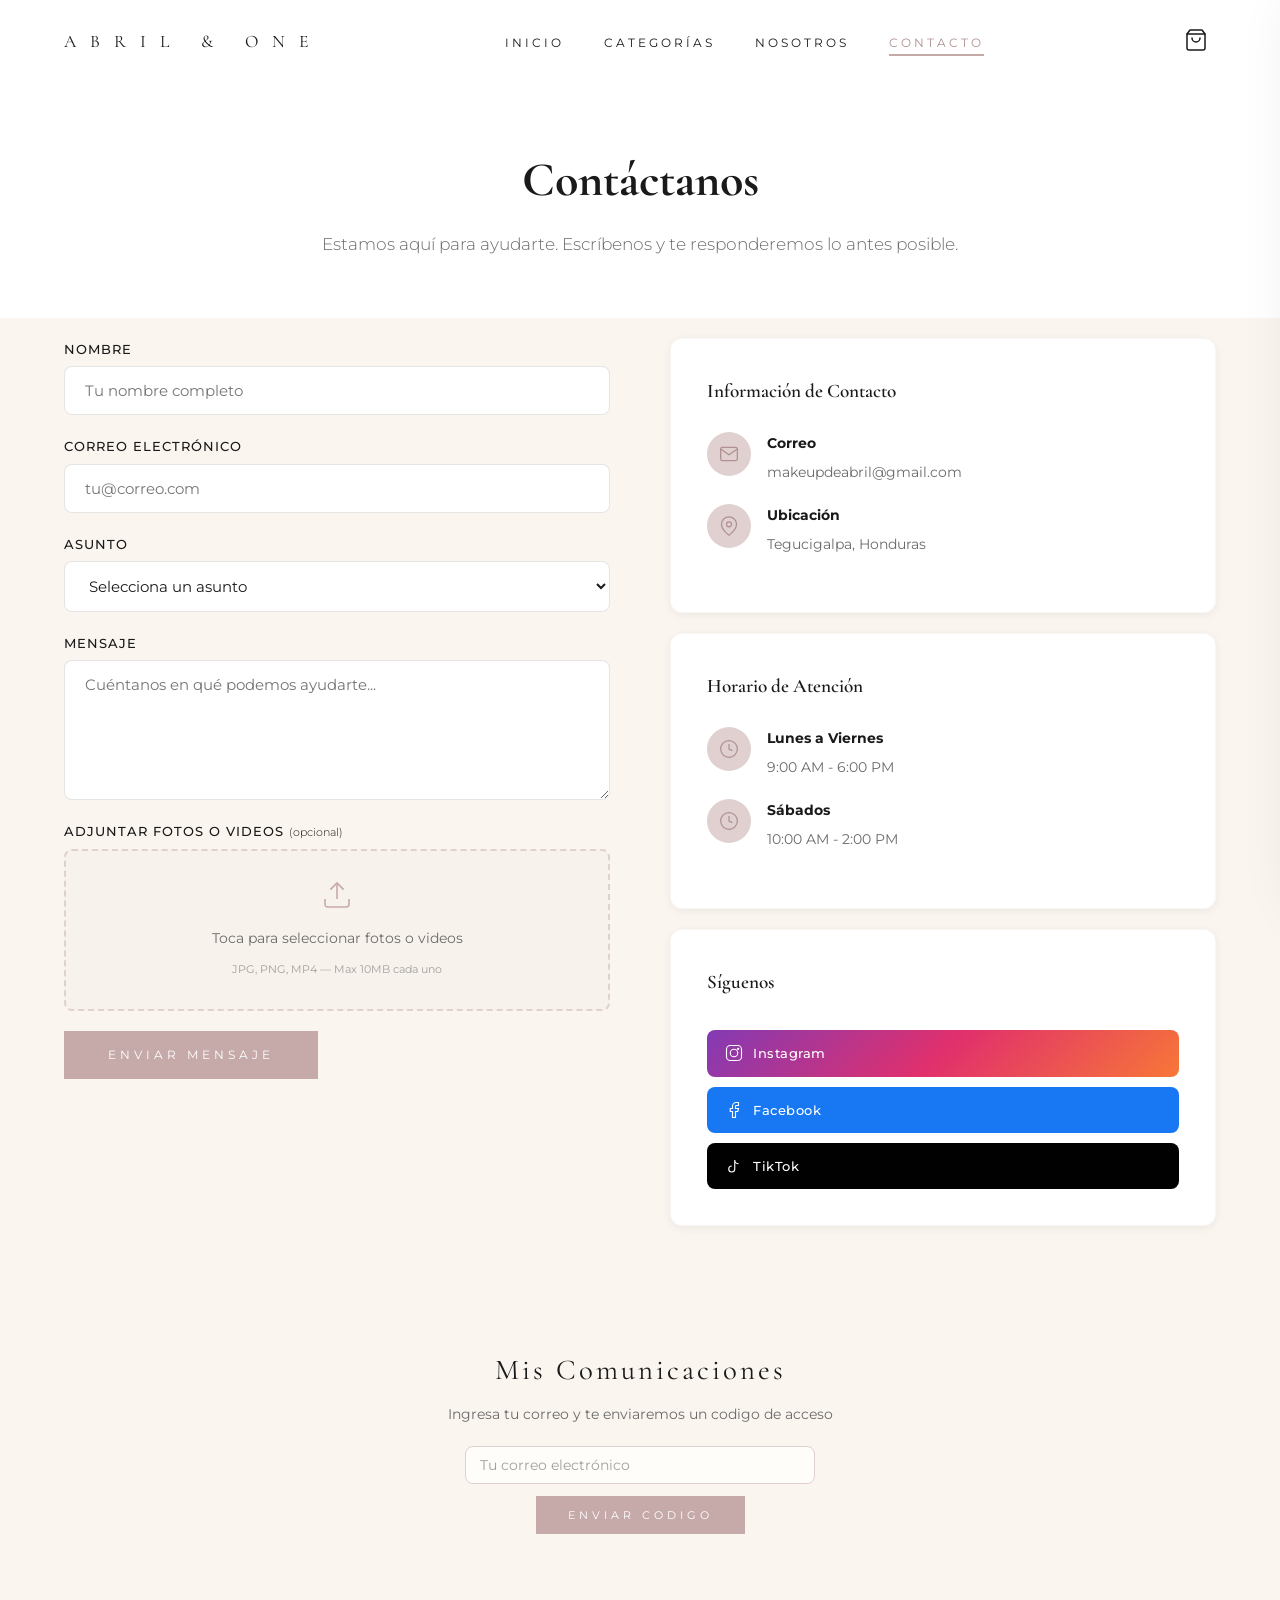
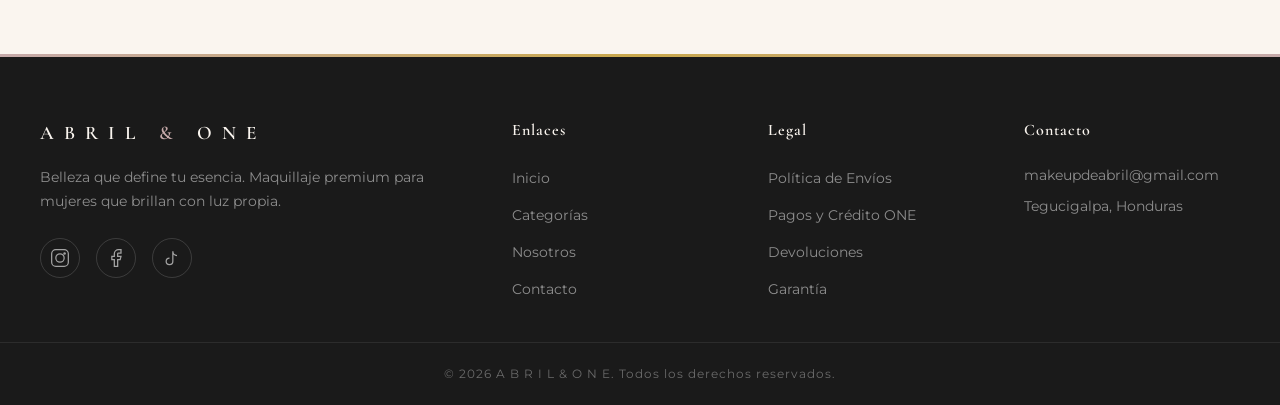
==== commit 2fbfce4b: "feat: adjuntos fotos/videos en soporte + sistema OTP para comunicaciones - Formulario de contacto ah" ====
--- a/contacto.html
+++ b/contacto.html
@@ -74,7 +74,23 @@
             <label for="mensaje">Mensaje</label>
             <textarea id="mensaje" name="mensaje" placeholder="Cuéntanos en qué podemos ayudarte..." required></textarea>
           </div>
-          <button type="submit" class="btn btn-primary" style="align-self: flex-start;">Enviar Mensaje</button>
+          <div class="form-group">
+            <label>Adjuntar Fotos o Videos <span style="font-weight:300;font-size:0.7rem;text-transform:none;letter-spacing:0;">(opcional)</span></label>
+            <div class="file-upload-area" id="fileUploadArea">
+              <input type="file" id="soporteFiles" multiple accept="image/*,video/*" style="display:none;" onchange="handleFileSelect(this.files)">
+              <div class="file-upload-prompt" onclick="document.getElementById('soporteFiles').click()">
+                <svg width="32" height="32" viewBox="0 0 24 24" fill="none" stroke="currentColor" stroke-width="1.2"><path d="M21 15v4a2 2 0 01-2 2H5a2 2 0 01-2-2v-4"/><polyline points="17 8 12 3 7 8"/><line x1="12" y1="3" x2="12" y2="15"/></svg>
+                <p>Toca para seleccionar fotos o videos</p>
+                <span>JPG, PNG, MP4 — Max 10MB cada uno</span>
+              </div>
+              <div class="file-preview-list" id="filePreviewList"></div>
+            </div>
+          </div>
+          <button type="submit" class="btn btn-primary" style="align-self: flex-start;" id="contactSubmitBtn">Enviar Mensaje</button>
+          <div class="upload-progress" id="uploadProgress" style="display:none;">
+            <div class="upload-progress-bar" id="uploadProgressBar"></div>
+            <span id="uploadProgressText">Subiendo archivos...</span>
+          </div>
         </form>
 
         <div class="form-success">
@@ -150,16 +166,36 @@
     </div>
   </section>
 
-  <!-- MIS COMUNICACIONES -->
+  <!-- MIS COMUNICACIONES (con OTP) -->
   <section class="section" style="padding-top: 0;">
     <div class="container" style="max-width: 700px;">
       <div class="comunicaciones-box">
         <h2 class="section-title" style="font-size:1.8rem;">Mis Comunicaciones</h2>
-        <p style="text-align:center;color:var(--gris);font-size:0.85rem;margin-bottom:20px;">Consulta el estado de tus mensajes y pedidos</p>
-        <div class="comunicaciones-form">
+        <p style="text-align:center;color:var(--gris);font-size:0.85rem;margin-bottom:20px;">Ingresa tu correo y te enviaremos un codigo de acceso</p>
+
+        <!-- Step 1: Email -->
+        <div id="otpStep1" class="comunicaciones-form">
           <input type="email" id="comEmail" class="cart-input" placeholder="Tu correo electrónico" style="max-width:350px;margin:0 auto 12px;">
-          <button class="btn btn-primary" style="font-size:0.7rem;padding:10px 30px;" onclick="cargarComunicaciones()">Consultar</button>
-        </div>
+          <button class="btn btn-primary" style="font-size:0.7rem;padding:10px 30px;" id="otpSendBtn" onclick="requestOTP()">Enviar Codigo</button>
+        </div>
+
+        <!-- Step 2: OTP Input -->
+        <div id="otpStep2" style="display:none;" class="comunicaciones-form">
+          <p style="text-align:center;color:var(--gris);font-size:0.82rem;margin-bottom:12px;">Ingresa el codigo de 6 digitos enviado a <strong id="otpEmailDisplay"></strong></p>
+          <div class="otp-input-group" id="otpInputGroup">
+            <input type="text" maxlength="1" class="otp-digit" data-idx="0" inputmode="numeric" autocomplete="one-time-code">
+            <input type="text" maxlength="1" class="otp-digit" data-idx="1" inputmode="numeric">
+            <input type="text" maxlength="1" class="otp-digit" data-idx="2" inputmode="numeric">
+            <input type="text" maxlength="1" class="otp-digit" data-idx="3" inputmode="numeric">
+            <input type="text" maxlength="1" class="otp-digit" data-idx="4" inputmode="numeric">
+            <input type="text" maxlength="1" class="otp-digit" data-idx="5" inputmode="numeric">
+          </div>
+          <p id="otpError" style="color:#e74c3c;font-size:0.78rem;text-align:center;display:none;margin-top:8px;"></p>
+          <button class="btn btn-primary" style="font-size:0.7rem;padding:10px 30px;margin-top:12px;" id="otpVerifyBtn" onclick="verifyOTP()">Verificar</button>
+          <button style="background:none;border:none;color:var(--gris);font-size:0.75rem;margin-top:8px;cursor:pointer;text-decoration:underline;" onclick="requestOTP()">Reenviar codigo</button>
+        </div>
+
+        <!-- Step 3: Results -->
         <div id="comunicacionesResult" style="margin-top:20px;"></div>
       </div>
     </div>
--- a/css/styles.css
+++ b/css/styles.css
@@ -2218,6 +2218,164 @@
 }
 
 /* ============================================
+   FILE UPLOAD AREA
+   ============================================ */
+.file-upload-area {
+  border: 2px dashed var(--rosa-palo-light);
+  border-radius: var(--radius-sm);
+  transition: all var(--transition);
+  background: rgba(198,170,170,0.03);
+}
+.file-upload-area:hover {
+  border-color: var(--rosa-palo);
+  background: rgba(198,170,170,0.06);
+}
+.file-upload-prompt {
+  padding: 28px 20px;
+  text-align: center;
+  cursor: pointer;
+  transition: all var(--transition);
+}
+.file-upload-prompt svg {
+  color: var(--rosa-palo);
+  margin-bottom: 8px;
+}
+.file-upload-prompt p {
+  font-size: 0.85rem;
+  color: var(--gris);
+  margin-bottom: 4px;
+}
+.file-upload-prompt span {
+  font-size: 0.7rem;
+  color: var(--gris-light);
+}
+.file-preview-list {
+  display: flex;
+  flex-wrap: wrap;
+  gap: 10px;
+  padding: 12px;
+}
+.file-preview-list:empty { display: none; }
+.file-preview-item {
+  position: relative;
+  width: 80px;
+  height: 80px;
+  border-radius: var(--radius-sm);
+  overflow: hidden;
+  border: 1px solid rgba(0,0,0,0.08);
+  background: var(--marfil);
+}
+.file-preview-item img {
+  width: 100%;
+  height: 100%;
+  object-fit: cover;
+}
+.file-preview-video {
+  width: 100%;
+  height: 100%;
+  display: flex;
+  align-items: center;
+  justify-content: center;
+  background: linear-gradient(135deg, var(--negro), var(--negro-light));
+  color: var(--blanco);
+}
+.file-preview-name {
+  position: absolute;
+  bottom: 0;
+  left: 0;
+  right: 0;
+  background: rgba(0,0,0,0.6);
+  color: #fff;
+  font-size: 0.55rem;
+  padding: 2px 4px;
+  white-space: nowrap;
+  overflow: hidden;
+  text-overflow: ellipsis;
+}
+.file-preview-remove {
+  position: absolute;
+  top: 2px;
+  right: 2px;
+  width: 20px;
+  height: 20px;
+  border-radius: 50%;
+  background: rgba(0,0,0,0.5);
+  color: #fff;
+  border: none;
+  font-size: 0.8rem;
+  cursor: pointer;
+  display: flex;
+  align-items: center;
+  justify-content: center;
+  line-height: 1;
+  transition: background var(--transition);
+}
+.file-preview-remove:hover { background: #e74c3c; }
+
+/* Upload progress */
+.upload-progress {
+  width: 100%;
+  height: 6px;
+  background: rgba(0,0,0,0.06);
+  border-radius: 3px;
+  margin-top: 12px;
+  position: relative;
+  overflow: hidden;
+}
+.upload-progress-bar {
+  height: 100%;
+  background: linear-gradient(90deg, var(--rosa-palo), var(--dorado));
+  border-radius: 3px;
+  width: 0;
+  transition: width 0.3s ease;
+}
+.upload-progress span {
+  display: block;
+  font-size: 0.7rem;
+  color: var(--gris);
+  margin-top: 4px;
+  text-align: center;
+}
+
+/* ============================================
+   OTP INPUT
+   ============================================ */
+.otp-input-group {
+  display: flex;
+  gap: 8px;
+  justify-content: center;
+  margin: 16px 0;
+}
+.otp-digit {
+  width: 48px;
+  height: 56px;
+  border: 2px solid var(--rosa-palo-light);
+  border-radius: var(--radius-sm);
+  text-align: center;
+  font-family: 'Courier New', monospace;
+  font-size: 1.5rem;
+  font-weight: 700;
+  color: var(--negro);
+  background: var(--blanco);
+  outline: none;
+  transition: border-color var(--transition), box-shadow var(--transition);
+  -webkit-appearance: none;
+}
+.otp-digit:focus {
+  border-color: var(--rosa-palo);
+  box-shadow: 0 0 0 3px rgba(198,170,170,0.2);
+}
+@media (max-width: 480px) {
+  .otp-digit {
+    width: 40px;
+    height: 48px;
+    font-size: 1.2rem;
+  }
+  .otp-input-group { gap: 6px; }
+  .file-preview-item { width: 65px; height: 65px; }
+}
+
+/* ============================================
    POLICIES PAGE
    ============================================ */
 .policy-content { max-width: 800px; margin: 0 auto; }
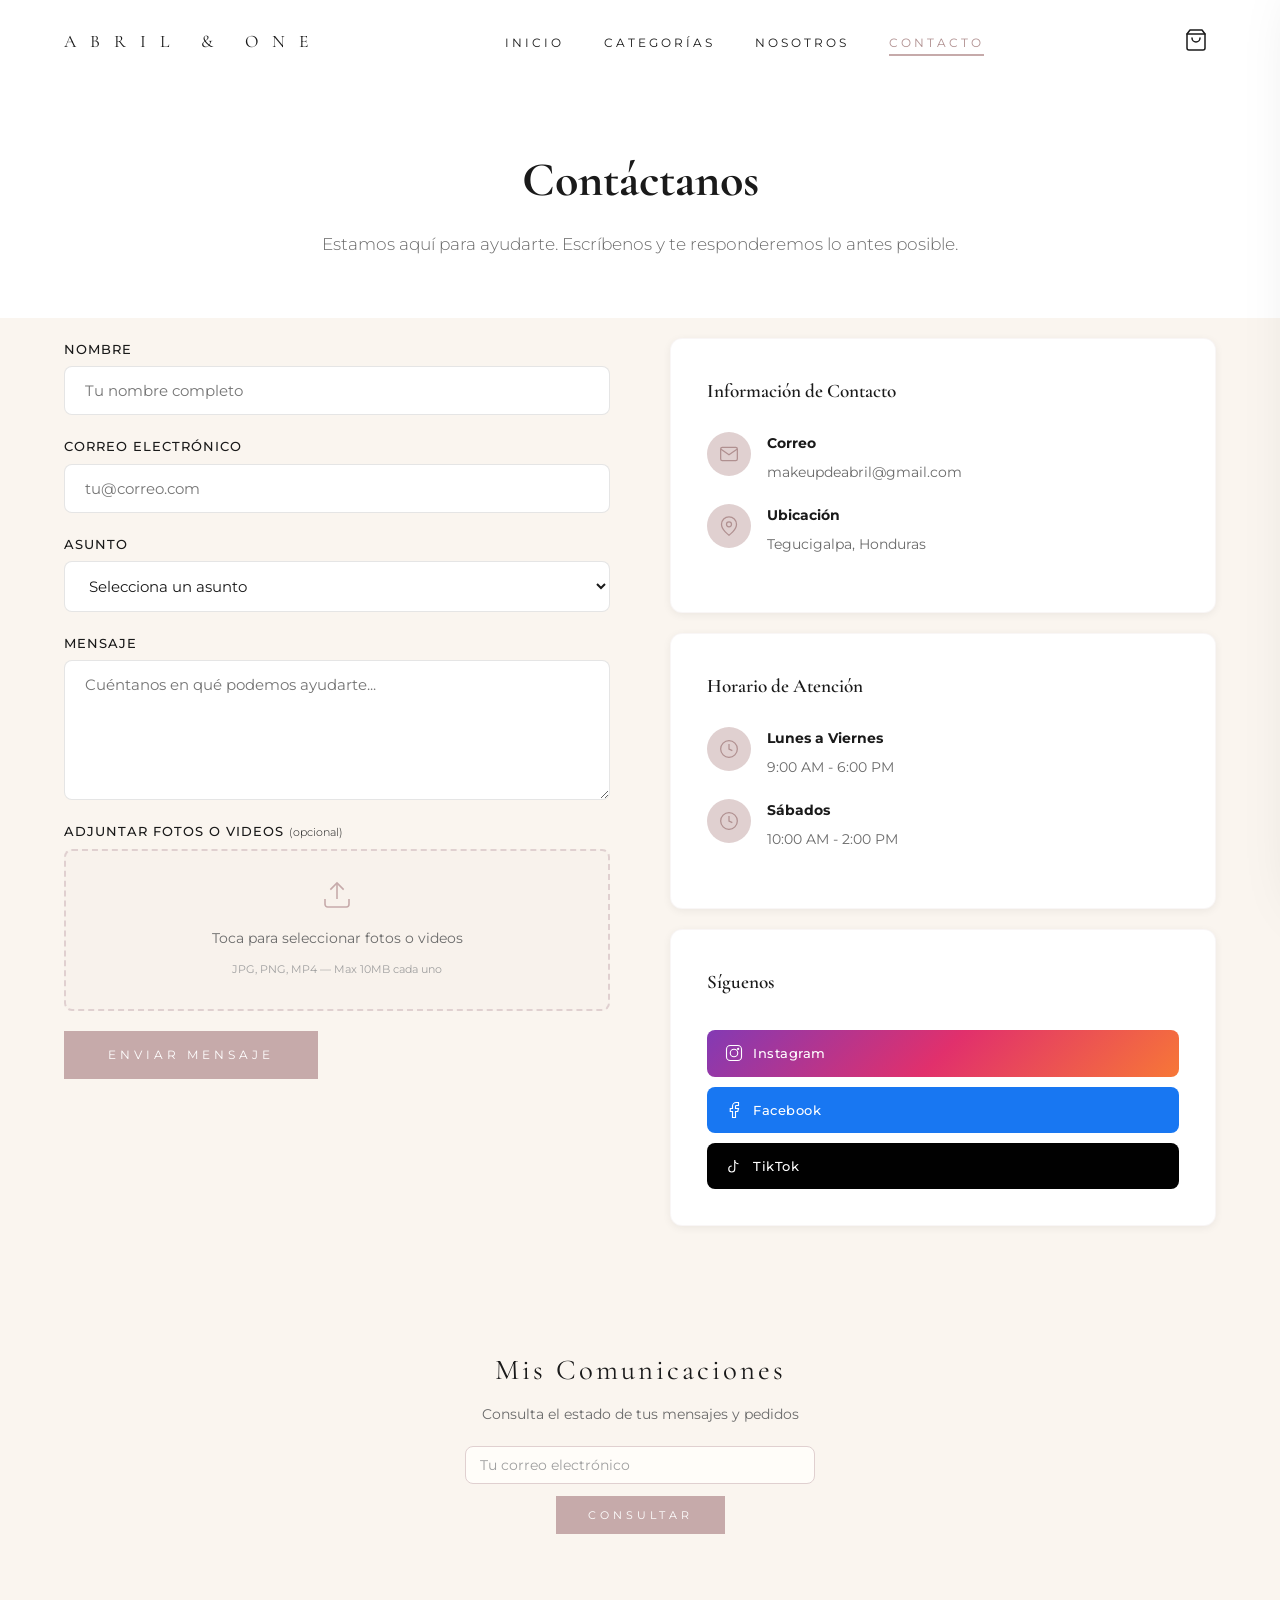
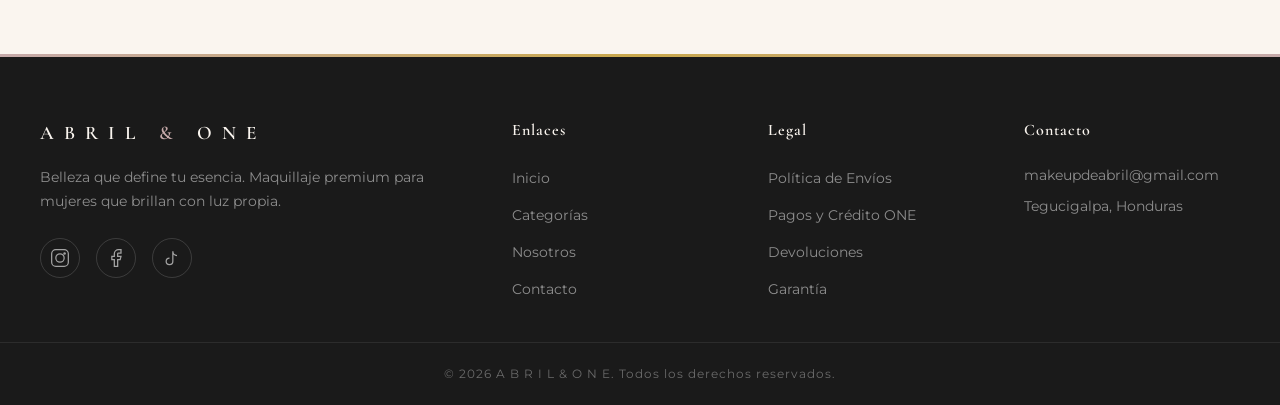
==== commit f5eded61: "fix: OTP solo para acceso a gerencia, quitar emails a clientes - OTP ahora solo protege el acceso a " ====
--- a/contacto.html
+++ b/contacto.html
@@ -166,36 +166,16 @@
     </div>
   </section>
 
-  <!-- MIS COMUNICACIONES (con OTP) -->
+  <!-- MIS COMUNICACIONES -->
   <section class="section" style="padding-top: 0;">
     <div class="container" style="max-width: 700px;">
       <div class="comunicaciones-box">
         <h2 class="section-title" style="font-size:1.8rem;">Mis Comunicaciones</h2>
-        <p style="text-align:center;color:var(--gris);font-size:0.85rem;margin-bottom:20px;">Ingresa tu correo y te enviaremos un codigo de acceso</p>
-
-        <!-- Step 1: Email -->
-        <div id="otpStep1" class="comunicaciones-form">
+        <p style="text-align:center;color:var(--gris);font-size:0.85rem;margin-bottom:20px;">Consulta el estado de tus mensajes y pedidos</p>
+        <div class="comunicaciones-form">
           <input type="email" id="comEmail" class="cart-input" placeholder="Tu correo electrónico" style="max-width:350px;margin:0 auto 12px;">
-          <button class="btn btn-primary" style="font-size:0.7rem;padding:10px 30px;" id="otpSendBtn" onclick="requestOTP()">Enviar Codigo</button>
-        </div>
-
-        <!-- Step 2: OTP Input -->
-        <div id="otpStep2" style="display:none;" class="comunicaciones-form">
-          <p style="text-align:center;color:var(--gris);font-size:0.82rem;margin-bottom:12px;">Ingresa el codigo de 6 digitos enviado a <strong id="otpEmailDisplay"></strong></p>
-          <div class="otp-input-group" id="otpInputGroup">
-            <input type="text" maxlength="1" class="otp-digit" data-idx="0" inputmode="numeric" autocomplete="one-time-code">
-            <input type="text" maxlength="1" class="otp-digit" data-idx="1" inputmode="numeric">
-            <input type="text" maxlength="1" class="otp-digit" data-idx="2" inputmode="numeric">
-            <input type="text" maxlength="1" class="otp-digit" data-idx="3" inputmode="numeric">
-            <input type="text" maxlength="1" class="otp-digit" data-idx="4" inputmode="numeric">
-            <input type="text" maxlength="1" class="otp-digit" data-idx="5" inputmode="numeric">
-          </div>
-          <p id="otpError" style="color:#e74c3c;font-size:0.78rem;text-align:center;display:none;margin-top:8px;"></p>
-          <button class="btn btn-primary" style="font-size:0.7rem;padding:10px 30px;margin-top:12px;" id="otpVerifyBtn" onclick="verifyOTP()">Verificar</button>
-          <button style="background:none;border:none;color:var(--gris);font-size:0.75rem;margin-top:8px;cursor:pointer;text-decoration:underline;" onclick="requestOTP()">Reenviar codigo</button>
-        </div>
-
-        <!-- Step 3: Results -->
+          <button class="btn btn-primary" style="font-size:0.7rem;padding:10px 30px;" onclick="cargarComunicaciones()">Consultar</button>
+        </div>
         <div id="comunicacionesResult" style="margin-top:20px;"></div>
       </div>
     </div>
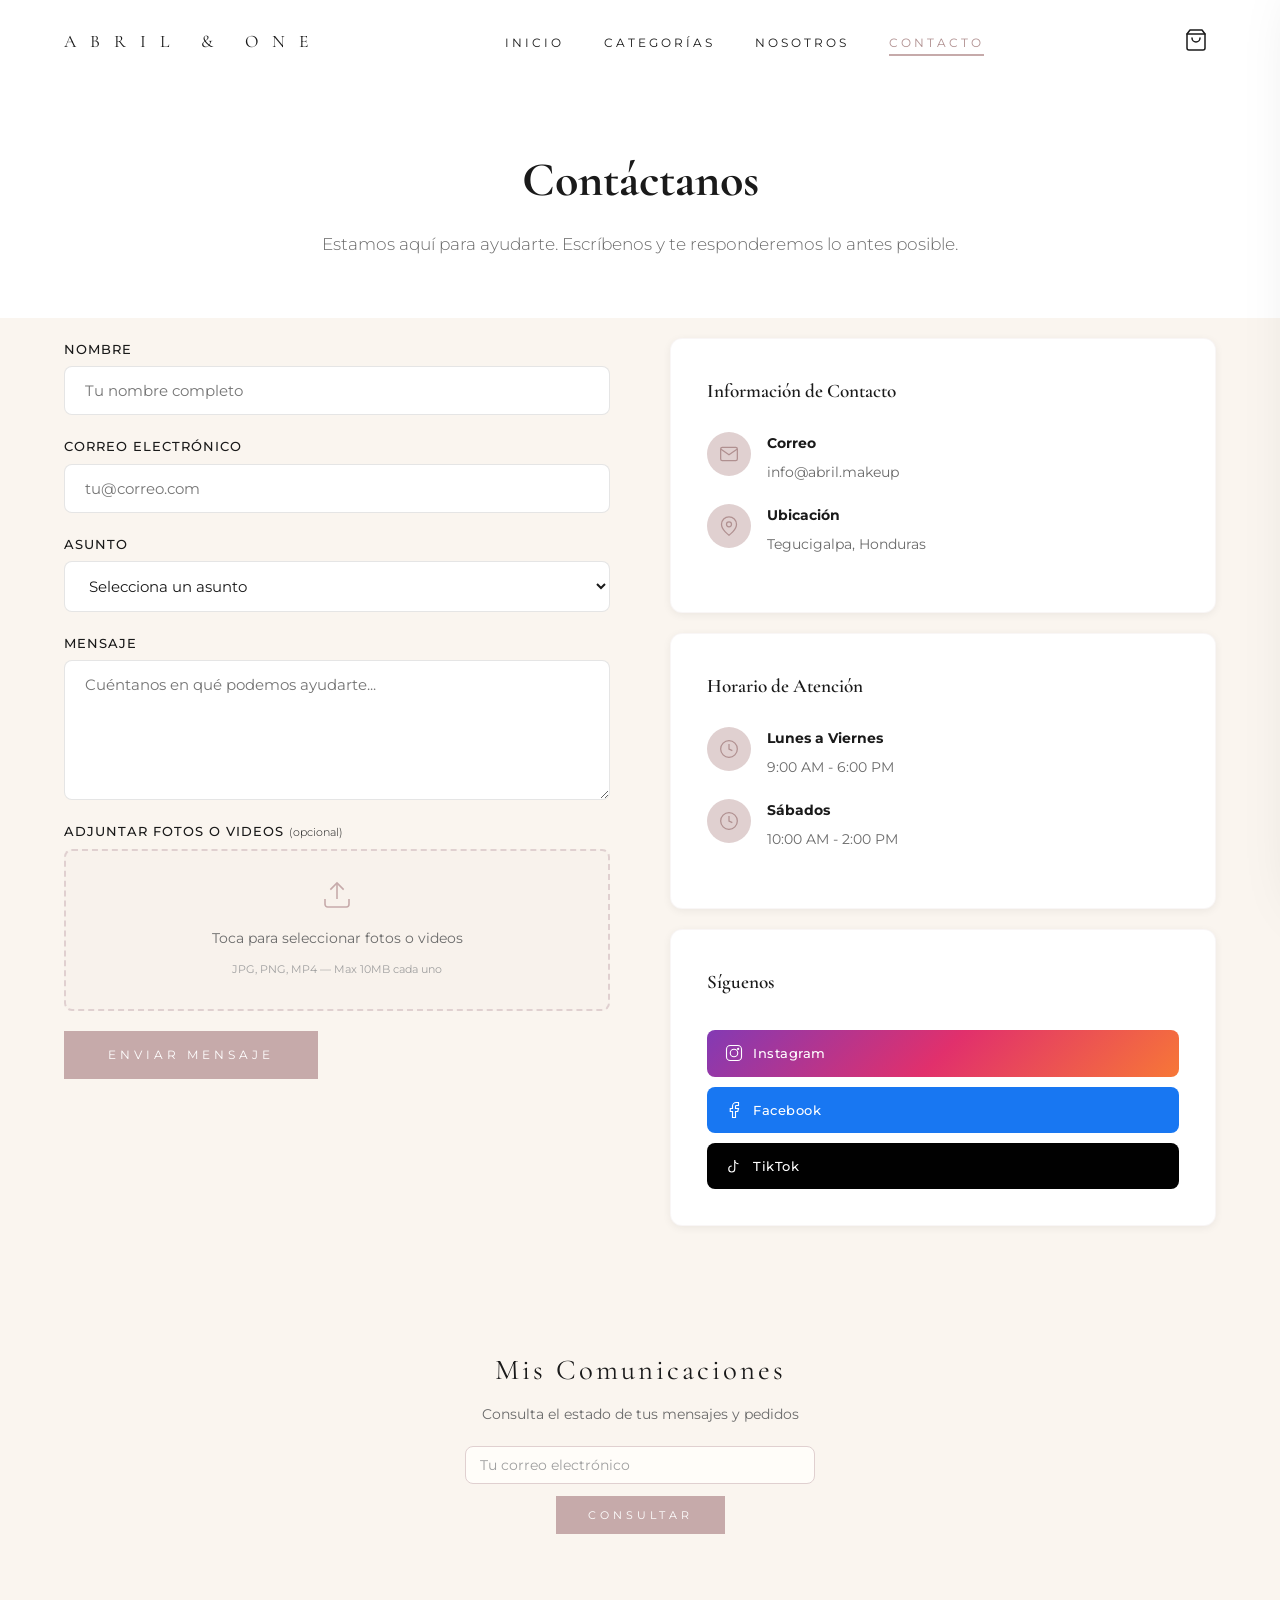
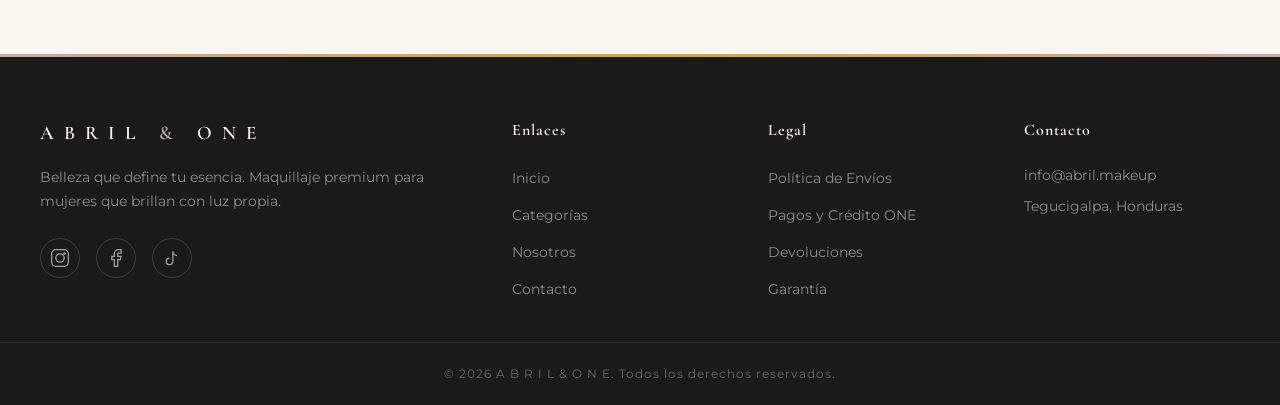
==== commit e734beb4: "feat: agregar 4 labiales Super Pro con galería, visor fullscreen y correo actualizado - Agregar 4 pr" ====
--- a/contacto.html
+++ b/contacto.html
@@ -109,7 +109,7 @@
             </div>
             <div class="contact-item-text">
               <strong>Correo</strong>
-              <a href="mailto:makeupdeabril@gmail.com" style="font-size:0.85rem;color:var(--gris);transition:color 0.3s;" onmouseover="this.style.color='var(--rosa-palo-dark)'" onmouseout="this.style.color='var(--gris)'">makeupdeabril@gmail.com</a>
+              <a href="mailto:info@abril.makeup" style="font-size:0.85rem;color:var(--gris);transition:color 0.3s;" onmouseover="this.style.color='var(--rosa-palo-dark)'" onmouseout="this.style.color='var(--gris)'">info@abril.makeup</a>
             </div>
           </div>
           <div class="contact-item">
@@ -214,7 +214,7 @@
       </div>
       <div class="footer-contact">
         <h4>Contacto</h4>
-        <p><a href="mailto:makeupdeabril@gmail.com" style="color:rgba(255,255,255,0.5);transition:color 0.3s;" onmouseover="this.style.color='var(--rosa-palo)'" onmouseout="this.style.color='rgba(255,255,255,0.5)'">makeupdeabril@gmail.com</a></p>
+        <p><a href="mailto:info@abril.makeup" style="color:rgba(255,255,255,0.5);transition:color 0.3s;" onmouseover="this.style.color='var(--rosa-palo)'" onmouseout="this.style.color='rgba(255,255,255,0.5)'">info@abril.makeup</a></p>
         <p>Tegucigalpa, Honduras</p>
       </div>
     </div>
--- a/css/styles.css
+++ b/css/styles.css
@@ -603,8 +603,10 @@
   display: flex;
   align-items: center;
   justify-content: center;
-  padding: 20px;
+  padding: 0;
   transition: transform var(--transition);
+  position: relative;
+  overflow: hidden;
 }
 .product-img-real:hover {
   transform: scale(1.02);
@@ -614,6 +616,56 @@
   height: 100%;
   object-fit: contain;
   border-radius: var(--radius-sm);
+}
+/* Card slider */
+.card-slider {
+  width: 100%;
+  height: 100%;
+  position: relative;
+  overflow: hidden;
+  touch-action: pan-y;
+  user-select: none;
+  -webkit-user-select: none;
+}
+.card-slider-track {
+  width: 100%;
+  height: 100%;
+  position: relative;
+}
+.card-slide {
+  position: absolute;
+  inset: 0;
+  width: 100%;
+  height: 100%;
+  object-fit: cover;
+  opacity: 0;
+  transition: opacity 0.6s ease;
+  border-radius: var(--radius-sm);
+}
+.card-slide.active {
+  opacity: 1;
+}
+.card-slider-dots {
+  position: absolute;
+  bottom: 10px;
+  left: 50%;
+  transform: translateX(-50%);
+  display: flex;
+  gap: 6px;
+  z-index: 2;
+}
+.card-dot {
+  width: 8px;
+  height: 8px;
+  border-radius: 50%;
+  background: rgba(255,255,255,0.5);
+  cursor: pointer;
+  transition: all 0.3s;
+  border: 1px solid rgba(0,0,0,0.1);
+}
+.card-dot.active {
+  background: var(--dorado);
+  transform: scale(1.2);
 }
 .product-lema {
   font-family: var(--font-display);
@@ -680,15 +732,132 @@
 .product-modal-img {
   background: var(--marfil);
   display: flex;
+  flex-direction: column;
   align-items: center;
   justify-content: center;
   padding: 30px;
   border-radius: var(--radius) 0 0 var(--radius);
 }
-.product-modal-img img {
+.product-modal-img > img,
+.product-modal-img > #modalMainImg {
   width: 100%;
   max-height: 400px;
   object-fit: contain;
+}
+/* Modal slider */
+.modal-slider {
+  width: 100%;
+  height: 100%;
+  position: relative;
+  overflow: hidden;
+  touch-action: pan-y;
+  user-select: none;
+  -webkit-user-select: none;
+  cursor: grab;
+  min-height: 300px;
+}
+.modal-slider:active { cursor: grabbing; }
+.modal-slider .card-slide {
+  object-fit: contain;
+  padding: 20px;
+}
+.modal-dots {
+  bottom: 14px;
+}
+.modal-dots .card-dot {
+  width: 10px;
+  height: 10px;
+}
+/* Fullscreen Photo Viewer */
+.photo-viewer {
+  position: fixed;
+  inset: 0;
+  z-index: 10001;
+  display: flex;
+  align-items: center;
+  justify-content: center;
+  opacity: 0;
+  transition: opacity 0.3s ease;
+}
+.photo-viewer.active { opacity: 1; }
+.photo-viewer-overlay {
+  position: absolute;
+  inset: 0;
+  background: rgba(0,0,0,0.95);
+}
+.photo-viewer-close {
+  position: absolute;
+  top: 20px;
+  right: 20px;
+  width: 44px;
+  height: 44px;
+  border: none;
+  background: rgba(255,255,255,0.15);
+  border-radius: 50%;
+  font-size: 1.6rem;
+  color: #fff;
+  cursor: pointer;
+  z-index: 3;
+  display: flex;
+  align-items: center;
+  justify-content: center;
+  transition: background 0.2s;
+}
+.photo-viewer-close:hover { background: rgba(255,255,255,0.3); }
+.photo-viewer-container {
+  position: relative;
+  width: 90vw;
+  height: 80vh;
+  z-index: 2;
+  touch-action: pan-y;
+  user-select: none;
+  -webkit-user-select: none;
+  cursor: grab;
+}
+.photo-viewer-container:active { cursor: grabbing; }
+.photo-viewer-img {
+  position: absolute;
+  inset: 0;
+  width: 100%;
+  height: 100%;
+  object-fit: contain;
+  opacity: 0;
+  transition: opacity 0.5s ease;
+}
+.photo-viewer-img.active { opacity: 1; }
+.photo-viewer-dots {
+  position: absolute;
+  bottom: 30px;
+  left: 50%;
+  transform: translateX(-50%);
+  display: flex;
+  gap: 10px;
+  z-index: 3;
+}
+.photo-viewer-dot {
+  width: 12px;
+  height: 12px;
+  border-radius: 50%;
+  background: rgba(255,255,255,0.4);
+  cursor: pointer;
+  transition: all 0.3s;
+  border: 1px solid rgba(255,255,255,0.3);
+}
+.photo-viewer-dot.active {
+  background: var(--dorado);
+  transform: scale(1.3);
+}
+.photo-viewer-hint {
+  position: absolute;
+  bottom: 60px;
+  left: 50%;
+  transform: translateX(-50%);
+  color: rgba(255,255,255,0.6);
+  font-family: var(--font-body);
+  font-size: 0.8rem;
+  letter-spacing: 1px;
+  z-index: 3;
+  transition: opacity 1s ease;
 }
 .product-modal-info {
   padding: 40px 30px;
@@ -757,10 +926,23 @@
   .product-modal-content {
     grid-template-columns: 1fr;
     max-height: 95vh;
+    overflow-y: auto;
   }
   .product-modal-img {
     border-radius: var(--radius) var(--radius) 0 0;
+    max-height: none;
+    padding: 20px;
+  }
+  .product-modal-img > img,
+  .product-modal-img > #modalMainImg {
     max-height: 250px;
+  }
+  .product-modal-thumbs {
+    margin-top: 10px;
+  }
+  .modal-thumb {
+    width: 50px;
+    height: 50px;
   }
   .product-modal-info { padding: 24px 20px; }
   .product-modal-name { font-size: 1.5rem; }
